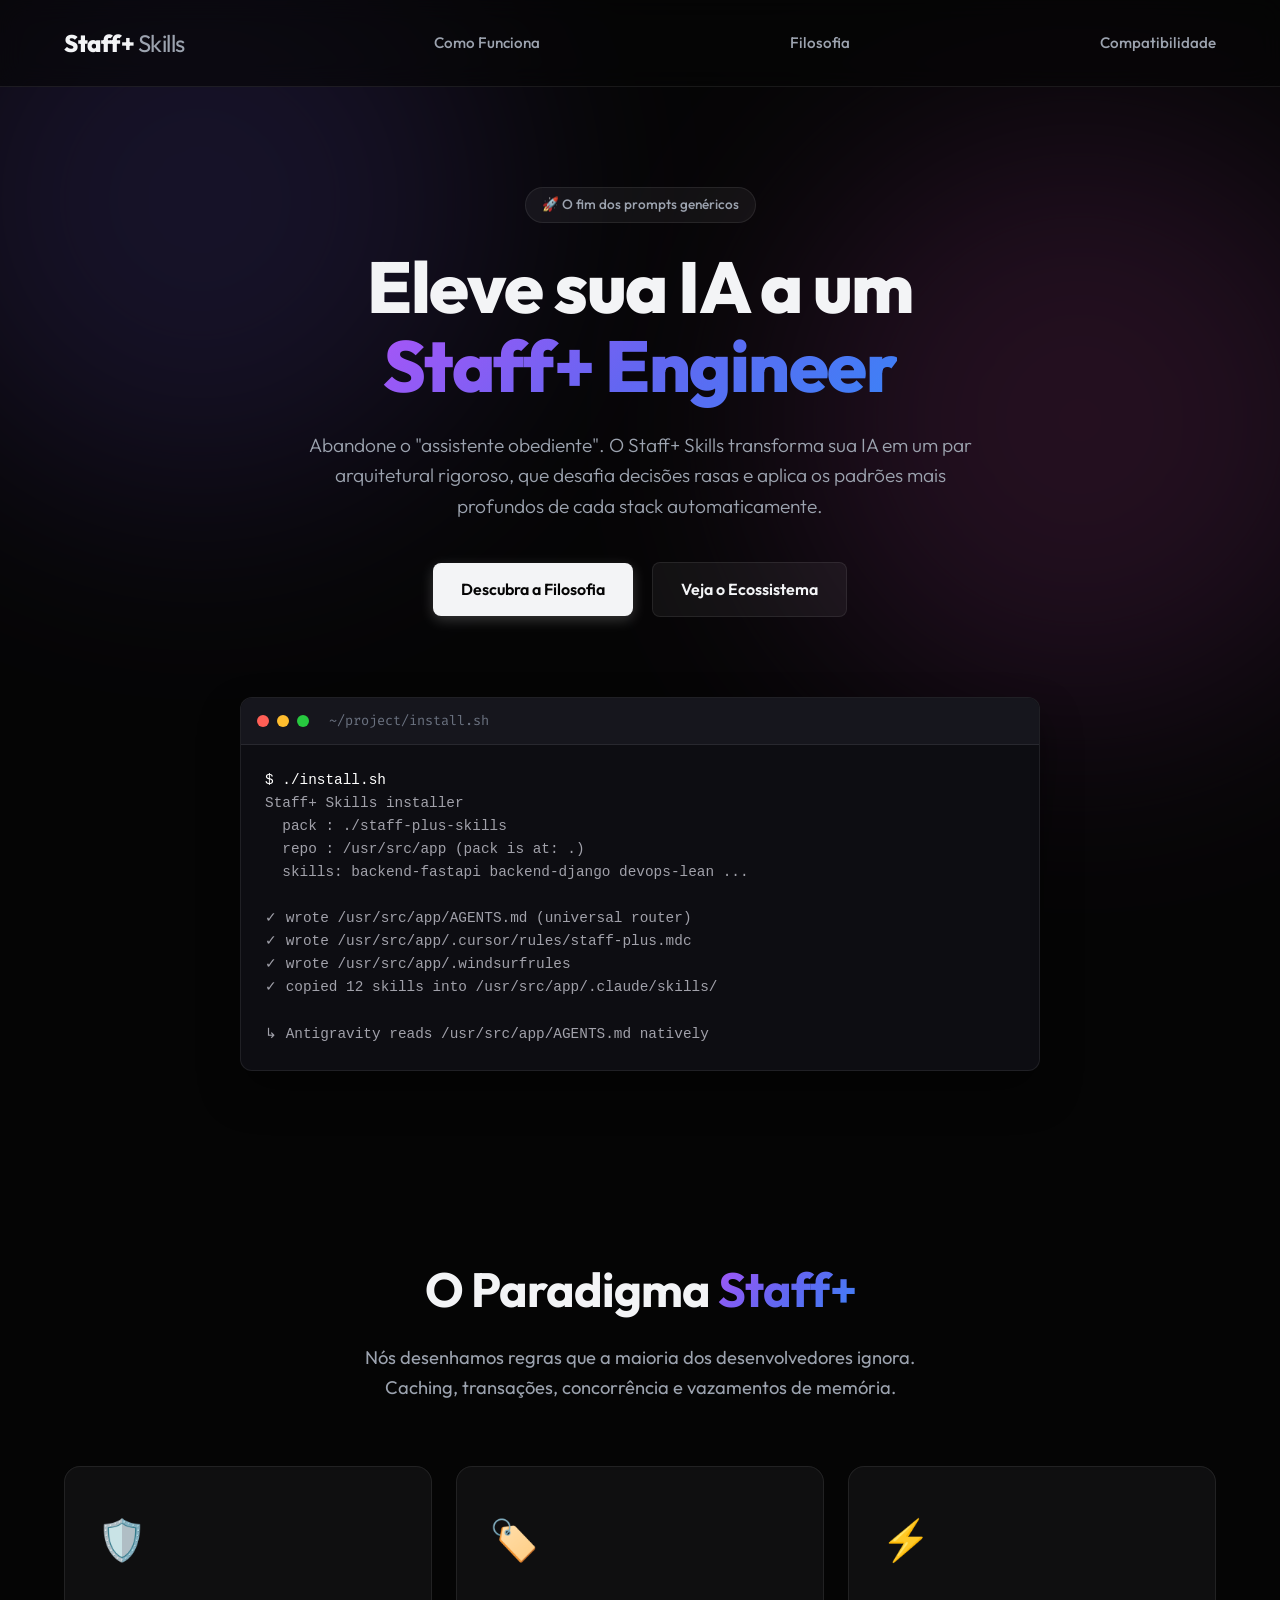
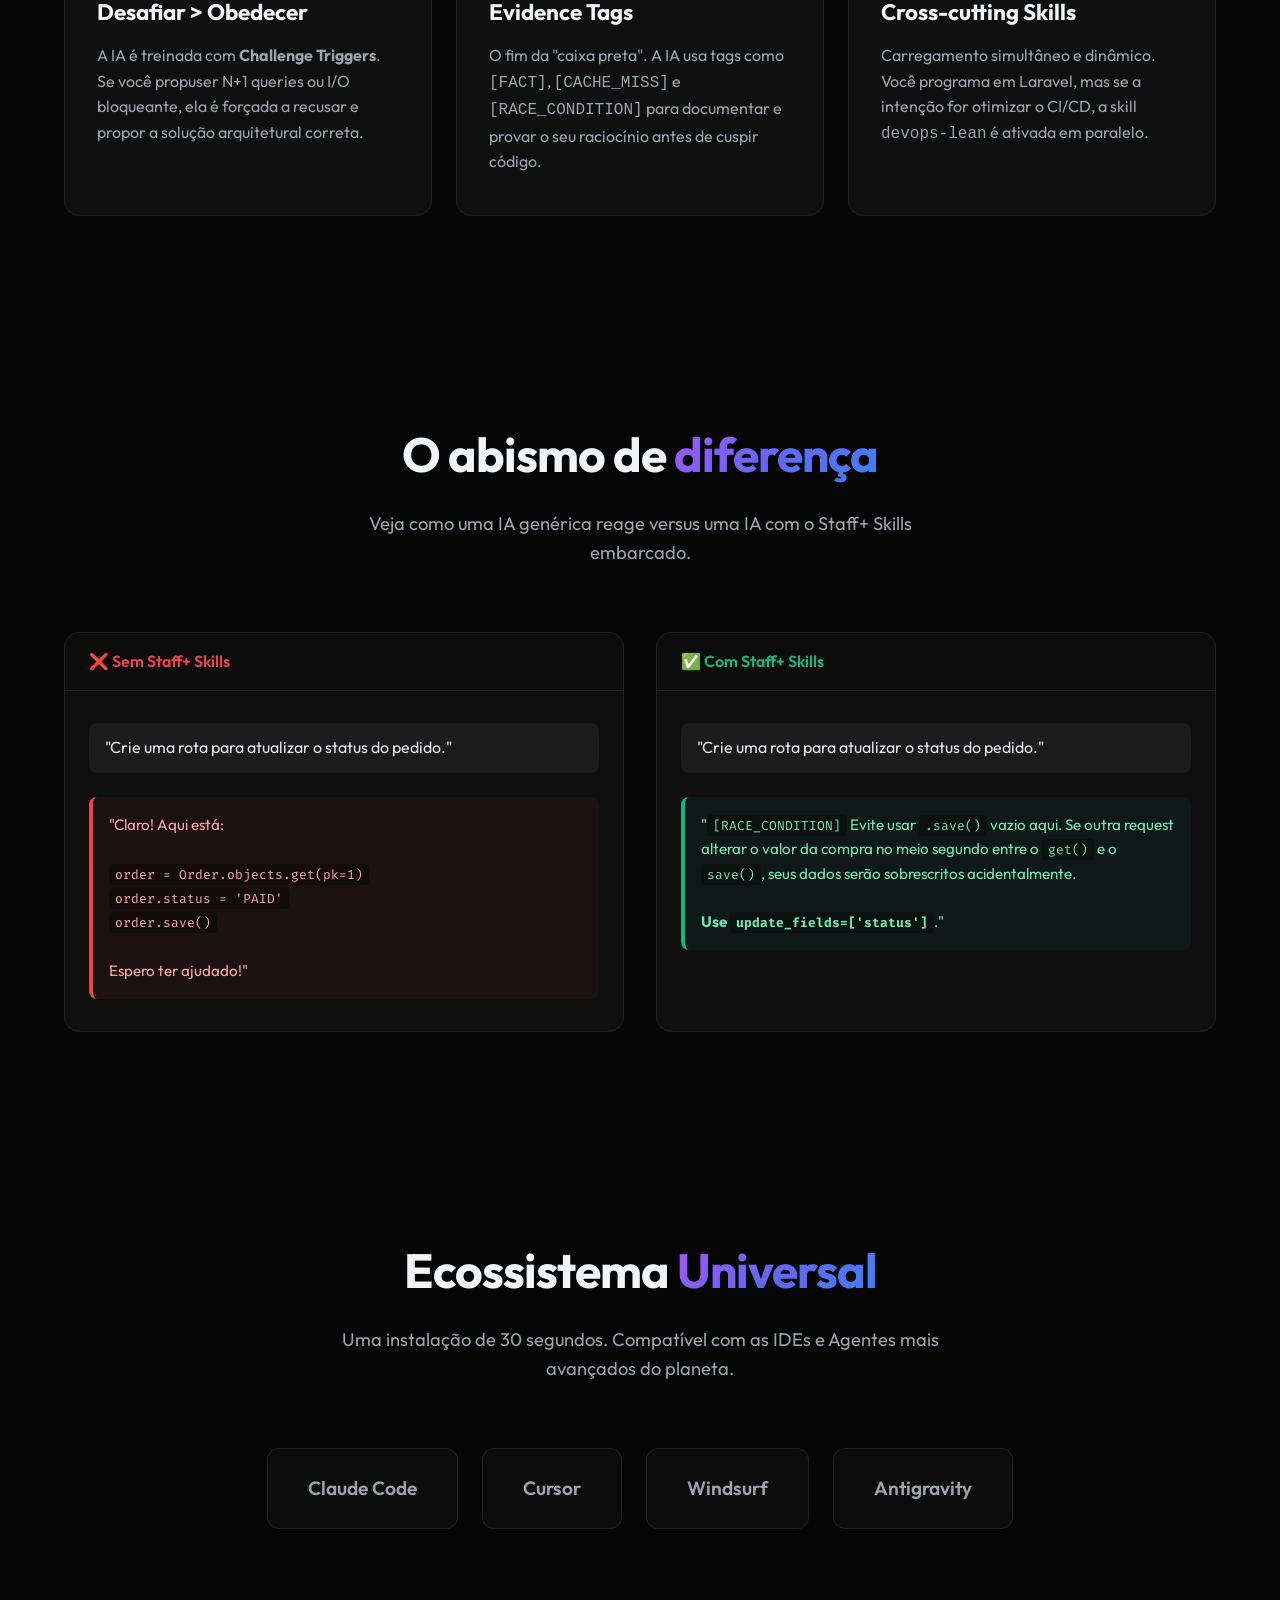
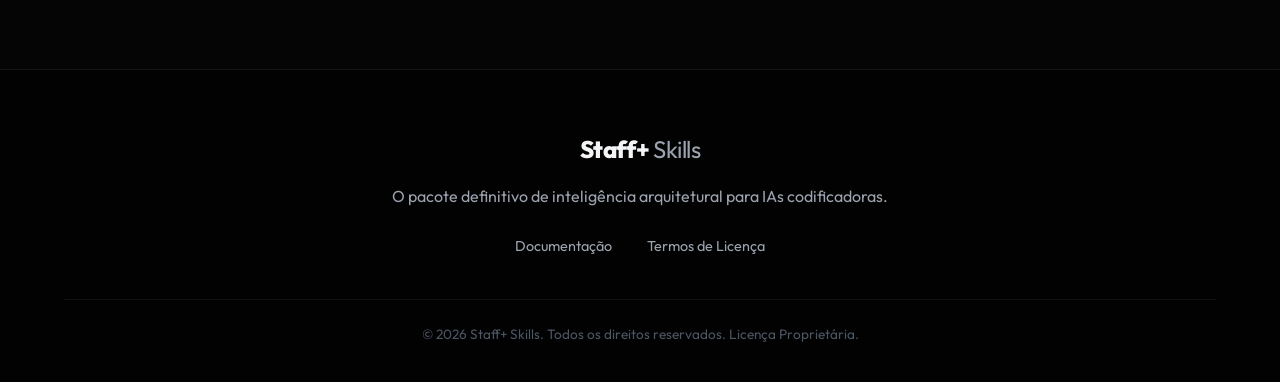
==== index.html @ 96337cb5 "Please provide the code changes or file diffs you would like me to summarize." ====
<!DOCTYPE html>
<html lang="pt-BR">
<head>
    <meta charset="UTF-8">
    <meta name="viewport" content="width=device-width, initial-scale=1.0">
    <title>Staff+ Skills | Eleve sua IA a um Engenheiro Sênior</title>
    <meta name="description" content="Transforme sua IA em um Revisor Arquitetural Incisivo. Detecção automática de stack, regras avançadas e posturas desafiadoras para Claude, Cursor, Windsurf e Antigravity.">
    <link rel="preconnect" href="https://fonts.googleapis.com">
    <link rel="preconnect" href="https://fonts.gstatic.com" crossorigin>
    <link href="https://fonts.googleapis.com/css2?family=Outfit:wght@300;400;500;700;800&family=Fira+Code:wght@400;500&display=swap" rel="stylesheet">
    <link rel="stylesheet" href="style.css">
</head>
<body>
    <div class="glow-bg glow-1"></div>
    <div class="glow-bg glow-2"></div>
    
    <nav class="navbar">
        <div class="container nav-content">
            <div class="logo">Staff+ <span>Skills</span></div>
            <a href="#how-it-works" class="nav-link">Como Funciona</a>
            <a href="#features" class="nav-link">Filosofia</a>
            <a href="#supported" class="nav-link">Compatibilidade</a>
        </div>
    </nav>

    <header class="hero">
        <div class="container">
            <div class="badge">🚀 O fim dos prompts genéricos</div>
            <h1 class="hero-title">Eleve sua IA a um<br><span class="text-gradient">Staff+ Engineer</span></h1>
            <p class="hero-subtitle">Abandone o "assistente obediente". O Staff+ Skills transforma sua IA em um par arquitetural rigoroso, que desafia decisões rasas e aplica os padrões mais profundos de cada stack automaticamente.</p>
            <div class="hero-actions">
                <a href="#features" class="btn btn-primary">Descubra a Filosofia</a>
                <a href="#how-it-works" class="btn btn-secondary">Veja o Ecossistema</a>
            </div>
            
            <div class="hero-terminal">
                <div class="terminal-header">
                    <span class="dot red"></span>
                    <span class="dot yellow"></span>
                    <span class="dot green"></span>
                    <span class="terminal-title">~/project/install.sh</span>
                </div>
                <div class="terminal-body">
                    <pre><code><span class="command">$ ./install.sh</span>
<span class="output">Staff+ Skills installer
  pack : ./staff-plus-skills
  repo : /usr/src/app (pack is at: .)
  skills: backend-fastapi backend-django devops-lean ...

✓ wrote /usr/src/app/AGENTS.md (universal router)
✓ wrote /usr/src/app/.cursor/rules/staff-plus.mdc
✓ wrote /usr/src/app/.windsurfrules
✓ copied 12 skills into /usr/src/app/.claude/skills/

↳ Antigravity reads /usr/src/app/AGENTS.md natively</span></code></pre>
                </div>
            </div>
        </div>
    </header>

    <section id="features" class="features section">
        <div class="container">
            <div class="section-header">
                <h2>O Paradigma <span class="text-gradient">Staff+</span></h2>
                <p>Nós desenhamos regras que a maioria dos desenvolvedores ignora. Caching, transações, concorrência e vazamentos de memória.</p>
            </div>
            
            <div class="grid-3">
                <div class="feature-card reveal">
                    <div class="icon-box">🛡️</div>
                    <h3>Desafiar > Obedecer</h3>
                    <p>A IA é treinada com <strong>Challenge Triggers</strong>. Se você propuser N+1 queries ou I/O bloqueante, ela é forçada a recusar e propor a solução arquitetural correta.</p>
                </div>
                <div class="feature-card reveal" style="transition-delay: 100ms;">
                    <div class="icon-box">🏷️</div>
                    <h3>Evidence Tags</h3>
                    <p>O fim da "caixa preta". A IA usa tags como <code>[FACT]</code>, <code>[CACHE_MISS]</code> e <code>[RACE_CONDITION]</code> para documentar e provar o seu raciocínio antes de cuspir código.</p>
                </div>
                <div class="feature-card reveal" style="transition-delay: 200ms;">
                    <div class="icon-box">⚡</div>
                    <h3>Cross-cutting Skills</h3>
                    <p>Carregamento simultâneo e dinâmico. Você programa em Laravel, mas se a intenção for otimizar o CI/CD, a skill <code>devops-lean</code> é ativada em paralelo.</p>
                </div>
            </div>
        </div>
    </section>

    <section id="how-it-works" class="comparison section">
        <div class="container">
            <div class="section-header">
                <h2>O abismo de <span class="text-gradient">diferença</span></h2>
                <p>Veja como uma IA genérica reage versus uma IA com o Staff+ Skills embarcado.</p>
            </div>
            
            <div class="compare-grid">
                <div class="compare-card bad reveal">
                    <div class="compare-title">❌ Sem Staff+ Skills</div>
                    <div class="compare-content">
                        <p class="user-msg">"Crie uma rota para atualizar o status do pedido."</p>
                        <p class="ai-msg bad">"Claro! Aqui está: <br><br><code>order = Order.objects.get(pk=1)</code><br><code>order.status = 'PAID'</code><br><code>order.save()</code><br><br>Espero ter ajudado!"</p>
                    </div>
                </div>
                
                <div class="compare-card good reveal">
                    <div class="compare-title">✅ Com Staff+ Skills</div>
                    <div class="compare-content">
                        <p class="user-msg">"Crie uma rota para atualizar o status do pedido."</p>
                        <p class="ai-msg good">"<code>[RACE_CONDITION]</code> Evite usar <code>.save()</code> vazio aqui. Se outra request alterar o valor da compra no meio segundo entre o <code>get()</code> e o <code>save()</code>, seus dados serão sobrescritos acidentalmente. <br><br><strong>Use <code>update_fields=['status']</code></strong>."</p>
                    </div>
                </div>
            </div>
        </div>
    </section>

    <section id="supported" class="ecosystem section">
        <div class="container">
            <div class="section-header">
                <h2>Ecossistema <span class="text-gradient">Universal</span></h2>
                <p>Uma instalação de 30 segundos. Compatível com as IDEs e Agentes mais avançados do planeta.</p>
            </div>
            
            <div class="logos-grid reveal">
                <div class="logo-item">Claude Code</div>
                <div class="logo-item">Cursor</div>
                <div class="logo-item">Windsurf</div>
                <div class="logo-item">Antigravity</div>
            </div>
        </div>
    </section>

    <footer class="footer">
        <div class="container">
            <div class="footer-content">
                <div class="logo">Staff+ <span>Skills</span></div>
                <p>O pacote definitivo de inteligência arquitetural para IAs codificadoras.</p>
                <div class="footer-links">
                    <a href="#">Documentação</a>
                    <a href="#">Termos de Licença</a>
                </div>
            </div>
            <div class="copyright">
                © 2026 Staff+ Skills. Todos os direitos reservados. Licença Proprietária.
            </div>
        </div>
    </footer>

    <script src="script.js"></script>
</body>
</html>
---- style.css ----
:root {
    --bg-dark: #050505;
    --bg-card: rgba(20, 20, 22, 0.7);
    --bg-card-hover: rgba(30, 30, 35, 0.8);
    --border-color: rgba(255, 255, 255, 0.08);
    --border-highlight: rgba(255, 255, 255, 0.2);
    --text-main: #f3f4f6;
    --text-muted: #9ca3af;
    --accent-1: #6366f1; /* Indigo */
    --accent-2: #a855f7; /* Purple */
    --accent-3: #ec4899; /* Pink */
    
    --success: #10b981;
    --danger: #ef4444;
}

* {
    margin: 0;
    padding: 0;
    box-sizing: border-box;
}

body {
    font-family: 'Outfit', sans-serif;
    background-color: var(--bg-dark);
    color: var(--text-main);
    line-height: 1.6;
    overflow-x: hidden;
}

/* Background Glow Effects */
.glow-bg {
    position: absolute;
    width: 600px;
    height: 600px;
    border-radius: 50%;
    filter: blur(120px);
    z-index: -1;
    opacity: 0.15;
    animation: float 20s ease-in-out infinite alternate;
}

.glow-1 {
    background: radial-gradient(circle, var(--accent-1), var(--accent-2));
    top: -100px;
    left: -100px;
}

.glow-2 {
    background: radial-gradient(circle, var(--accent-3), var(--accent-2));
    bottom: 20%;
    right: -100px;
    animation-delay: -5s;
}

@keyframes float {
    0% { transform: translate(0, 0) scale(1); }
    100% { transform: translate(50px, 50px) scale(1.1); }
}

.container {
    max-width: 1200px;
    margin: 0 auto;
    padding: 0 24px;
}

/* Typography & Gradients */
.text-gradient {
    background: linear-gradient(135deg, #a855f7, #6366f1, #3b82f6);
    -webkit-background-clip: text;
    -webkit-text-fill-color: transparent;
    background-clip: text;
    color: transparent;
}

/* Navbar */
.navbar {
    padding: 24px 0;
    border-bottom: 1px solid var(--border-color);
    background: rgba(5, 5, 5, 0.6);
    backdrop-filter: blur(12px);
    position: sticky;
    top: 0;
    z-index: 100;
}

.nav-content {
    display: flex;
    justify-content: space-between;
    align-items: center;
}

.logo {
    font-size: 1.5rem;
    font-weight: 800;
    letter-spacing: -0.5px;
}

.logo span {
    color: var(--text-muted);
    font-weight: 400;
}

.nav-link {
    color: var(--text-muted);
    text-decoration: none;
    font-size: 0.95rem;
    font-weight: 500;
    transition: color 0.3s ease;
    margin-left: 32px;
}

.nav-link:hover {
    color: var(--text-main);
}

/* Hero Section */
.hero {
    padding: 100px 0 80px;
    text-align: center;
}

.badge {
    display: inline-block;
    padding: 6px 16px;
    border-radius: 100px;
    background: rgba(255, 255, 255, 0.05);
    border: 1px solid var(--border-color);
    font-size: 0.85rem;
    font-weight: 500;
    color: var(--text-muted);
    margin-bottom: 24px;
}

.hero-title {
    font-size: 4.5rem;
    font-weight: 800;
    line-height: 1.1;
    letter-spacing: -1.5px;
    margin-bottom: 24px;
}

.hero-subtitle {
    font-size: 1.2rem;
    color: var(--text-muted);
    max-width: 700px;
    margin: 0 auto 40px;
    font-weight: 300;
}

/* Buttons */
.btn {
    display: inline-block;
    padding: 14px 28px;
    border-radius: 8px;
    font-weight: 600;
    text-decoration: none;
    transition: all 0.3s ease;
    cursor: pointer;
}

.btn-primary {
    background: var(--text-main);
    color: var(--bg-dark);
    margin-right: 16px;
    box-shadow: 0 4px 14px 0 rgba(255, 255, 255, 0.2);
}

.btn-primary:hover {
    transform: translateY(-2px);
    box-shadow: 0 6px 20px rgba(255, 255, 255, 0.25);
}

.btn-secondary {
    background: rgba(255, 255, 255, 0.05);
    color: var(--text-main);
    border: 1px solid var(--border-color);
}

.btn-secondary:hover {
    background: rgba(255, 255, 255, 0.1);
    border-color: var(--border-highlight);
}

/* Terminal Window */
.hero-terminal {
    margin: 80px auto 0;
    max-width: 800px;
    background: #0d0d12;
    border: 1px solid var(--border-color);
    border-radius: 12px;
    box-shadow: 0 20px 40px rgba(0, 0, 0, 0.4);
    text-align: left;
    overflow: hidden;
}

.terminal-header {
    background: #16161d;
    padding: 12px 16px;
    border-bottom: 1px solid var(--border-color);
    display: flex;
    align-items: center;
}

.dot {
    width: 12px;
    height: 12px;
    border-radius: 50%;
    margin-right: 8px;
}

.dot.red { background: #ff5f56; }
.dot.yellow { background: #ffbd2e; }
.dot.green { background: #27c93f; }

.terminal-title {
    margin-left: 12px;
    color: #6b7280;
    font-size: 0.85rem;
    font-family: 'Fira Code', monospace;
}

.terminal-body {
    padding: 24px;
    font-family: 'Fira Code', monospace;
    font-size: 0.9rem;
    line-height: 1.6;
    overflow-x: auto;
}

.terminal-body .command {
    color: #fff;
    font-weight: 500;
}

.terminal-body .output {
    color: #a1a1aa;
}

/* Sections */
.section {
    padding: 100px 0;
}

.section-header {
    text-align: center;
    margin-bottom: 64px;
}

.section-header h2 {
    font-size: 3rem;
    font-weight: 700;
    letter-spacing: -1px;
    margin-bottom: 16px;
}

.section-header p {
    color: var(--text-muted);
    font-size: 1.15rem;
    max-width: 600px;
    margin: 0 auto;
}

/* Features Grid */
.grid-3 {
    display: grid;
    grid-template-columns: repeat(3, 1fr);
    gap: 24px;
}

.feature-card {
    background: var(--bg-card);
    border: 1px solid var(--border-color);
    border-radius: 16px;
    padding: 40px 32px;
    backdrop-filter: blur(10px);
    transition: all 0.4s ease;
}

.feature-card:hover {
    background: var(--bg-card-hover);
    border-color: var(--border-highlight);
    transform: translateY(-5px);
}

.icon-box {
    font-size: 2.5rem;
    margin-bottom: 24px;
}

.feature-card h3 {
    font-size: 1.4rem;
    margin-bottom: 12px;
}

.feature-card p {
    color: var(--text-muted);
    font-size: 1rem;
}

/* Comparison */
.compare-grid {
    display: grid;
    grid-template-columns: 1fr 1fr;
    gap: 32px;
}

.compare-card {
    background: var(--bg-card);
    border: 1px solid var(--border-color);
    border-radius: 16px;
    overflow: hidden;
}

.compare-title {
    padding: 16px 24px;
    font-weight: 600;
    border-bottom: 1px solid var(--border-color);
    background: rgba(0, 0, 0, 0.2);
}

.compare-card.bad .compare-title { color: var(--danger); }
.compare-card.good .compare-title { color: var(--success); }

.compare-content {
    padding: 32px 24px;
}

.user-msg {
    background: rgba(255, 255, 255, 0.05);
    padding: 12px 16px;
    border-radius: 8px;
    margin-bottom: 24px;
    color: #e5e7eb;
}

.ai-msg {
    padding: 16px;
    border-radius: 8px;
    font-size: 0.95rem;
    border-left: 4px solid;
}

.ai-msg code {
    font-family: 'Fira Code', monospace;
    background: rgba(0, 0, 0, 0.3);
    padding: 2px 6px;
    border-radius: 4px;
    font-size: 0.85em;
}

.ai-msg.bad {
    background: rgba(239, 68, 68, 0.05);
    border-left-color: var(--danger);
    color: #fca5a5;
}

.ai-msg.good {
    background: rgba(16, 185, 129, 0.05);
    border-left-color: var(--success);
    color: #6ee7b7;
}

/* Ecosystem */
.logos-grid {
    display: flex;
    justify-content: center;
    flex-wrap: wrap;
    gap: 24px;
}

.logo-item {
    background: rgba(255, 255, 255, 0.03);
    border: 1px solid var(--border-color);
    padding: 24px 40px;
    border-radius: 12px;
    font-size: 1.2rem;
    font-weight: 600;
    color: var(--text-muted);
    transition: all 0.3s ease;
}

.logo-item:hover {
    color: var(--text-main);
    border-color: var(--border-highlight);
    background: rgba(255, 255, 255, 0.08);
}

/* Footer */
.footer {
    border-top: 1px solid var(--border-color);
    padding: 60px 0 40px;
    background: #020202;
    margin-top: 40px;
}

.footer-content {
    display: flex;
    flex-direction: column;
    align-items: center;
    text-align: center;
    margin-bottom: 40px;
}

.footer-content p {
    color: var(--text-muted);
    margin: 16px 0 24px;
}

.footer-links a {
    color: var(--text-muted);
    text-decoration: none;
    margin: 0 16px;
    font-size: 0.9rem;
}

.footer-links a:hover {
    color: var(--text-main);
}

.copyright {
    text-align: center;
    color: #4b5563;
    font-size: 0.85rem;
    border-top: 1px solid rgba(255, 255, 255, 0.05);
    padding-top: 24px;
}

/* Animations */
.reveal {
    opacity: 0;
    transform: translateY(30px);
    transition: all 0.8s cubic-bezier(0.5, 0, 0, 1);
}

.reveal.active {
    opacity: 1;
    transform: translateY(0);
}

/* Responsive */
@media (max-width: 900px) {
    .hero-title { font-size: 3.5rem; }
    .grid-3 { grid-template-columns: 1fr; }
    .compare-grid { grid-template-columns: 1fr; }
}

@media (max-width: 600px) {
    .hero-title { font-size: 2.8rem; }
    .nav-link { display: none; }
}
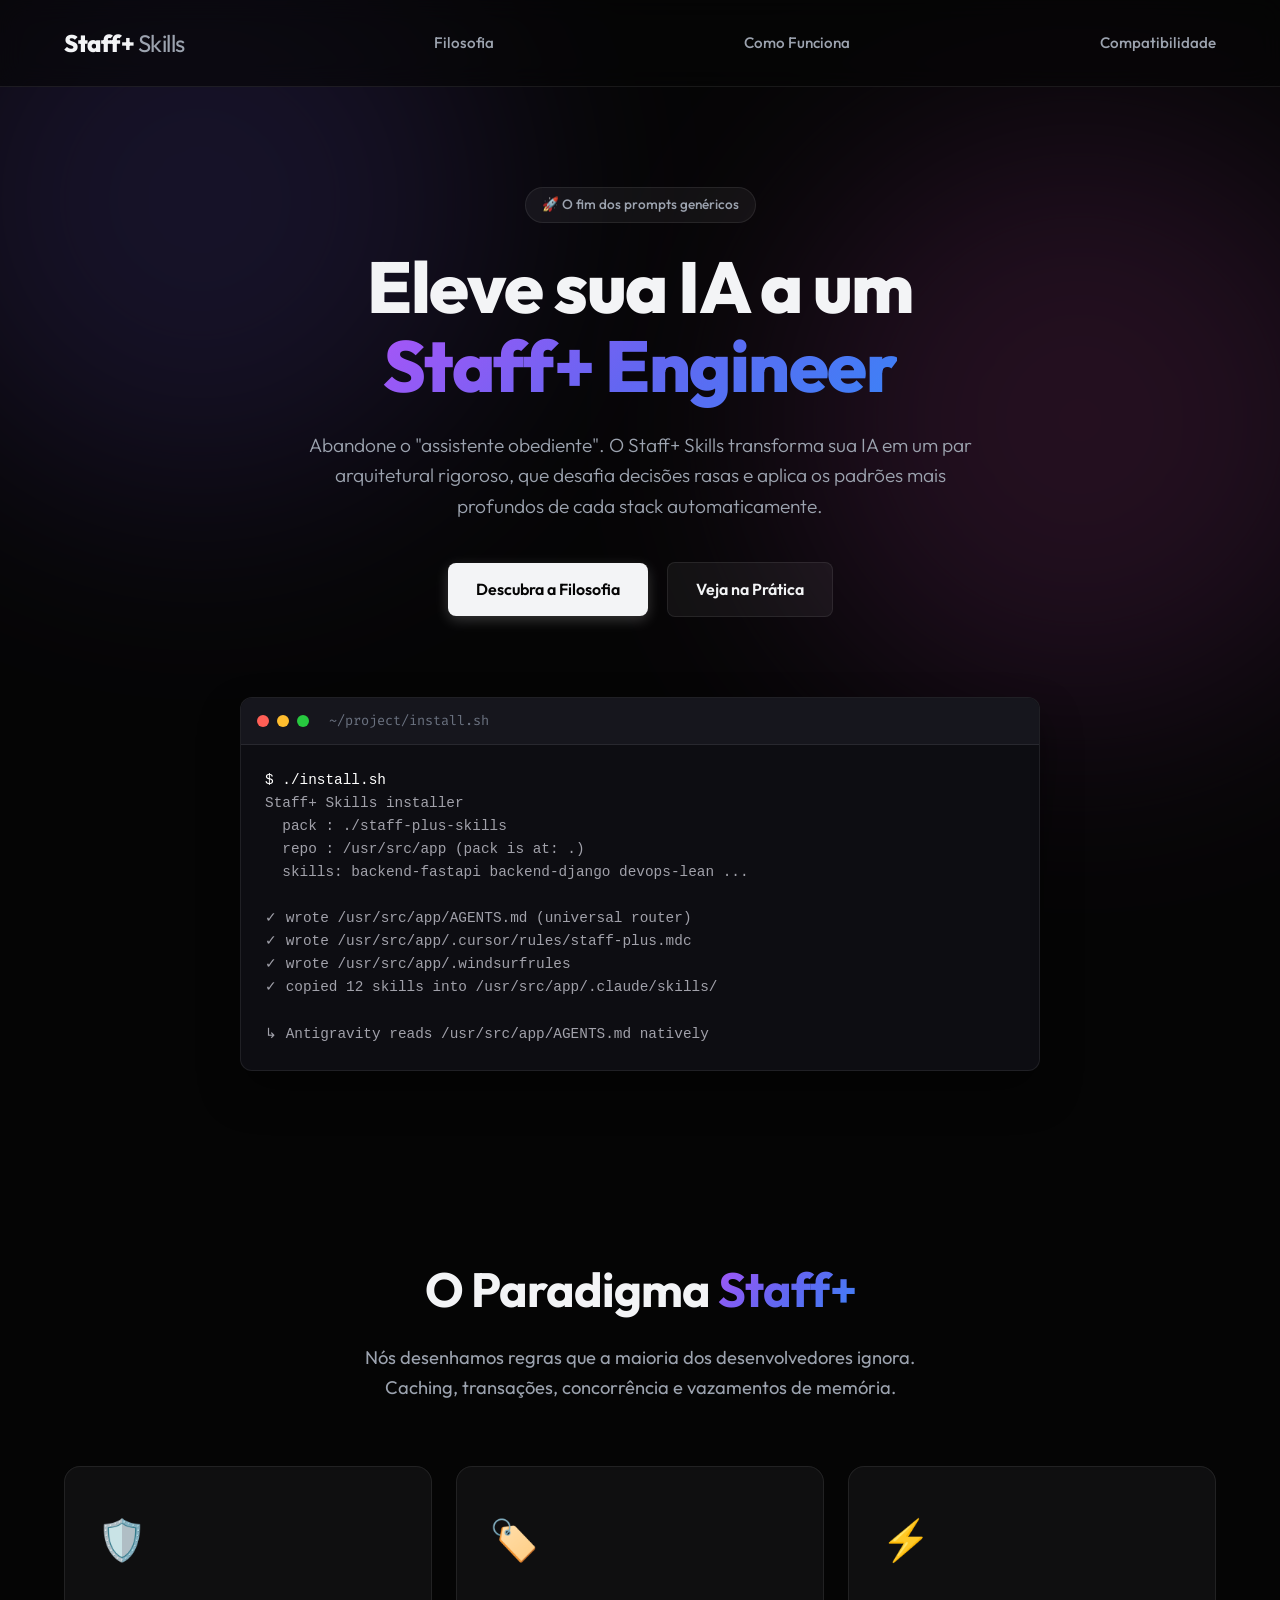
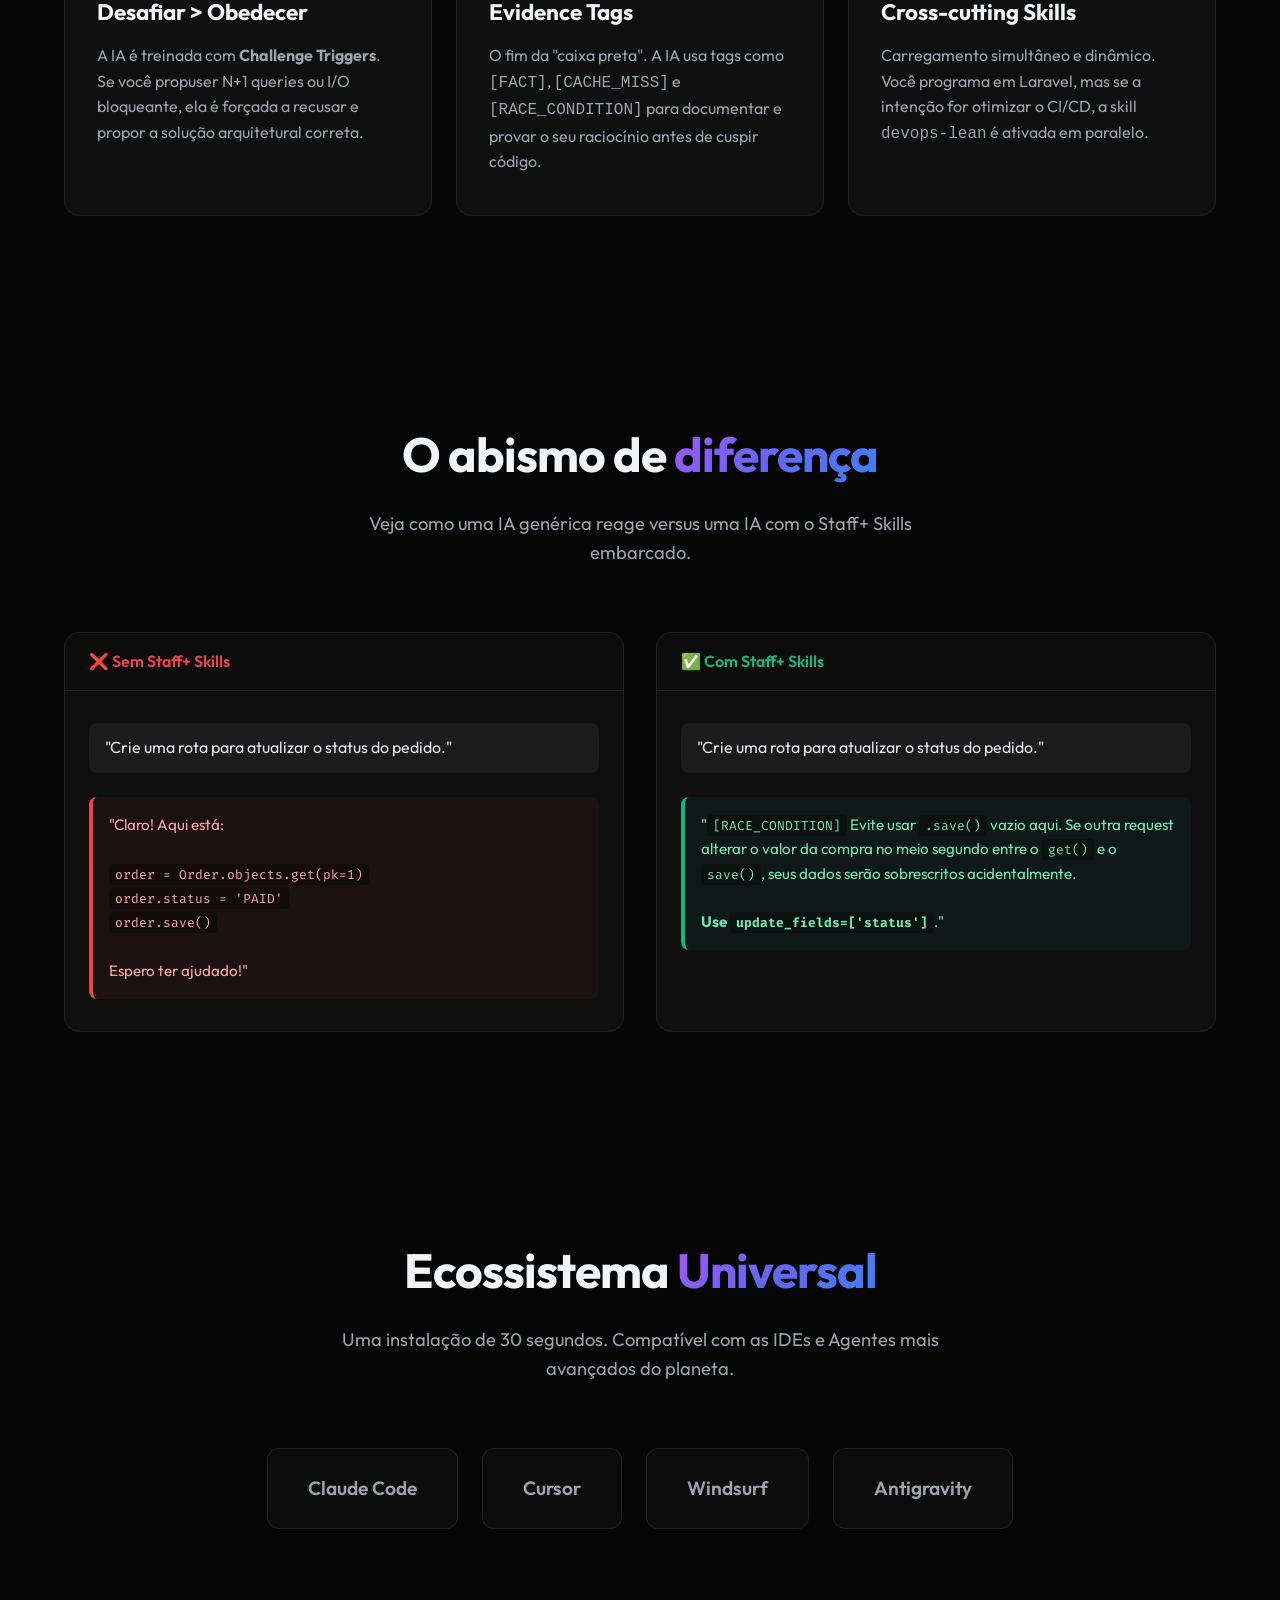
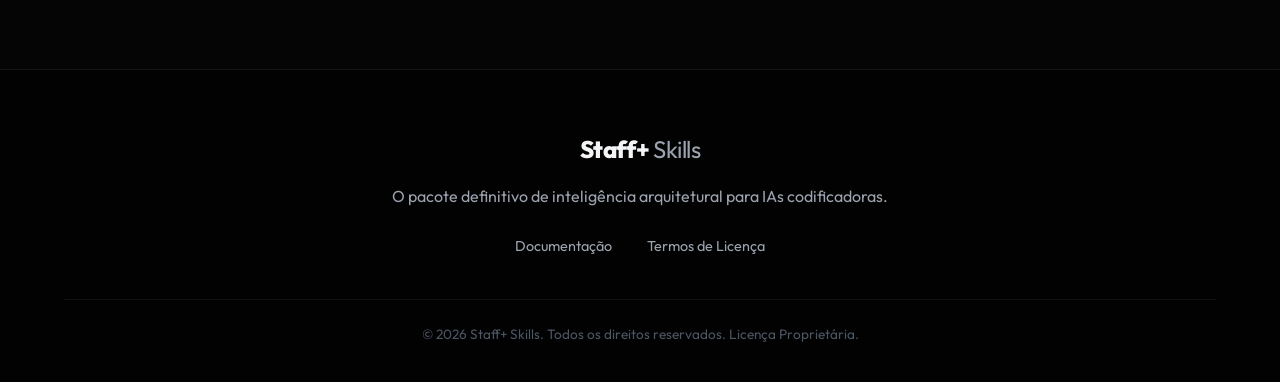
==== commit e59e9b56: "refactor: reorder navigation links and update hero call-to-action text" ====
--- a/index.html
+++ b/index.html
@@ -17,8 +17,8 @@
     <nav class="navbar">
         <div class="container nav-content">
             <div class="logo">Staff+ <span>Skills</span></div>
+            <a href="#features" class="nav-link">Filosofia</a>
             <a href="#how-it-works" class="nav-link">Como Funciona</a>
-            <a href="#features" class="nav-link">Filosofia</a>
             <a href="#supported" class="nav-link">Compatibilidade</a>
         </div>
     </nav>
@@ -30,7 +30,7 @@
             <p class="hero-subtitle">Abandone o "assistente obediente". O Staff+ Skills transforma sua IA em um par arquitetural rigoroso, que desafia decisões rasas e aplica os padrões mais profundos de cada stack automaticamente.</p>
             <div class="hero-actions">
                 <a href="#features" class="btn btn-primary">Descubra a Filosofia</a>
-                <a href="#how-it-works" class="btn btn-secondary">Veja o Ecossistema</a>
+                <a href="#how-it-works" class="btn btn-secondary">Veja na Prática</a>
             </div>
             
             <div class="hero-terminal">
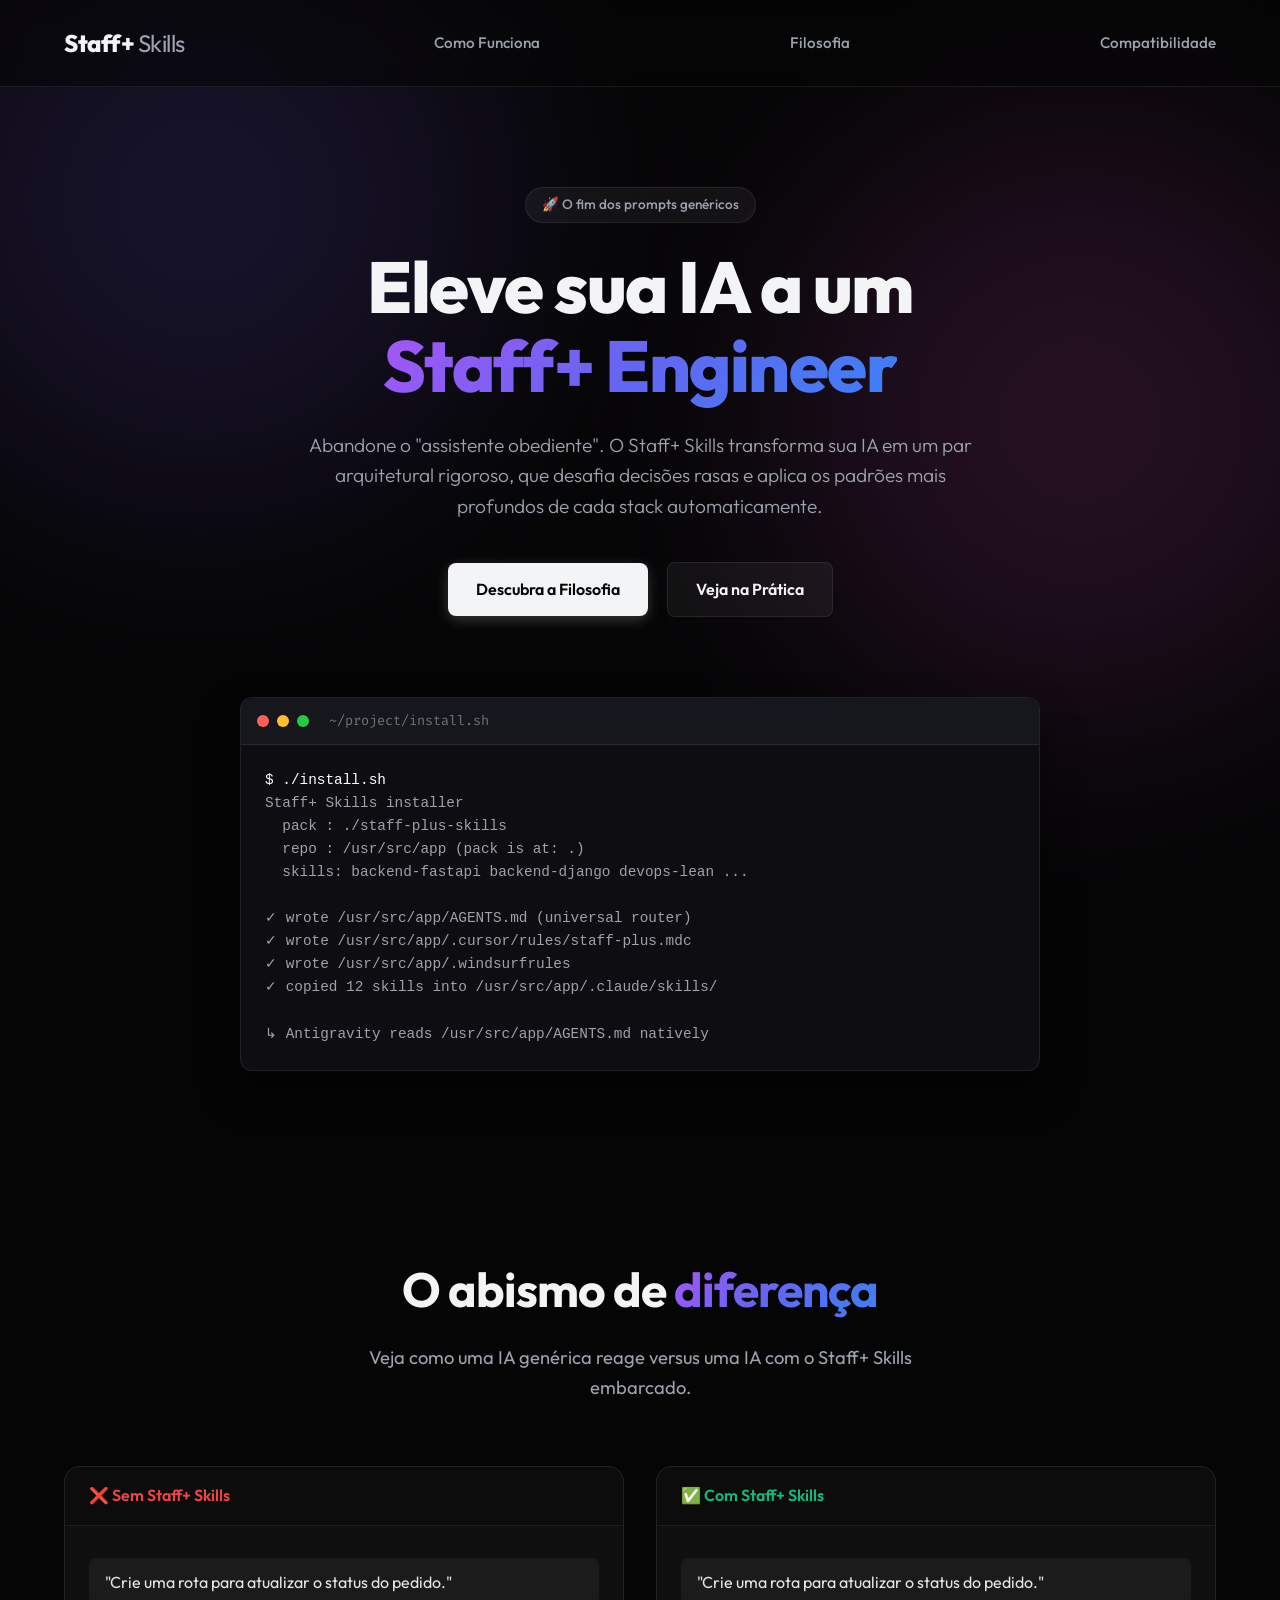
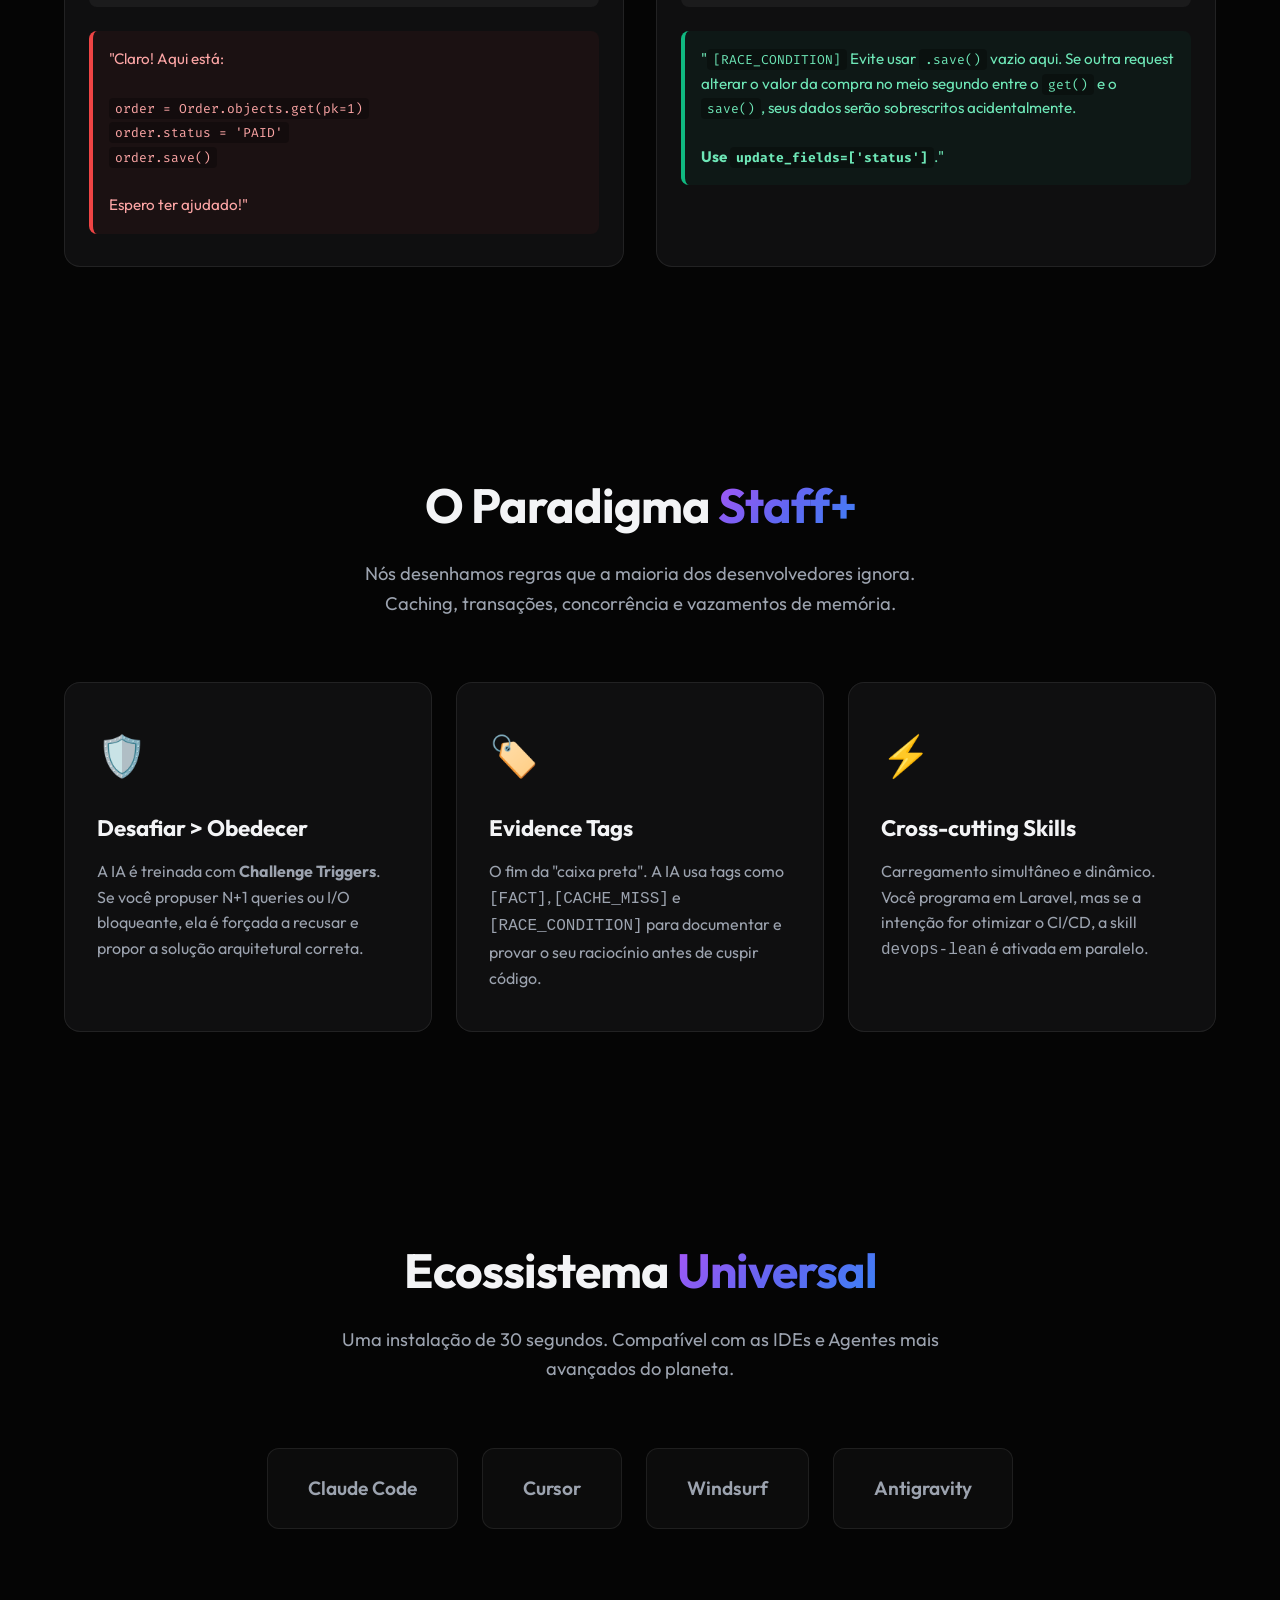
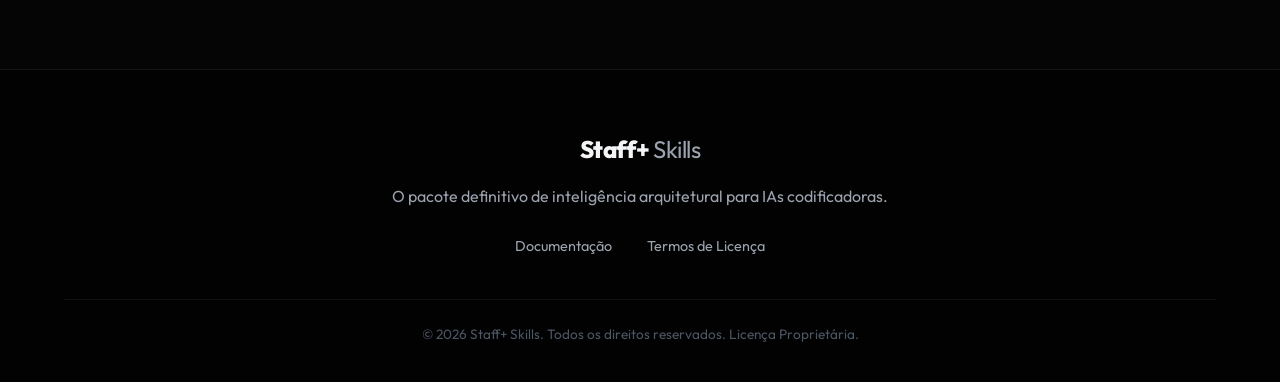
==== commit d4b7fec1: "refactor: reorder navigation links and move how-it-works section above features section" ====
--- a/index.html
+++ b/index.html
@@ -17,8 +17,8 @@
     <nav class="navbar">
         <div class="container nav-content">
             <div class="logo">Staff+ <span>Skills</span></div>
+            <a href="#how-it-works" class="nav-link">Como Funciona</a>
             <a href="#features" class="nav-link">Filosofia</a>
-            <a href="#how-it-works" class="nav-link">Como Funciona</a>
             <a href="#supported" class="nav-link">Compatibilidade</a>
         </div>
     </nav>
@@ -58,6 +58,33 @@
         </div>
     </header>
 
+    <section id="how-it-works" class="comparison section">
+        <div class="container">
+            <div class="section-header">
+                <h2>O abismo de <span class="text-gradient">diferença</span></h2>
+                <p>Veja como uma IA genérica reage versus uma IA com o Staff+ Skills embarcado.</p>
+            </div>
+            
+            <div class="compare-grid">
+                <div class="compare-card bad reveal">
+                    <div class="compare-title">❌ Sem Staff+ Skills</div>
+                    <div class="compare-content">
+                        <p class="user-msg">"Crie uma rota para atualizar o status do pedido."</p>
+                        <p class="ai-msg bad">"Claro! Aqui está: <br><br><code>order = Order.objects.get(pk=1)</code><br><code>order.status = 'PAID'</code><br><code>order.save()</code><br><br>Espero ter ajudado!"</p>
+                    </div>
+                </div>
+                
+                <div class="compare-card good reveal">
+                    <div class="compare-title">✅ Com Staff+ Skills</div>
+                    <div class="compare-content">
+                        <p class="user-msg">"Crie uma rota para atualizar o status do pedido."</p>
+                        <p class="ai-msg good">"<code>[RACE_CONDITION]</code> Evite usar <code>.save()</code> vazio aqui. Se outra request alterar o valor da compra no meio segundo entre o <code>get()</code> e o <code>save()</code>, seus dados serão sobrescritos acidentalmente. <br><br><strong>Use <code>update_fields=['status']</code></strong>."</p>
+                    </div>
+                </div>
+            </div>
+        </div>
+    </section>
+
     <section id="features" class="features section">
         <div class="container">
             <div class="section-header">
@@ -80,33 +107,6 @@
                     <div class="icon-box">⚡</div>
                     <h3>Cross-cutting Skills</h3>
                     <p>Carregamento simultâneo e dinâmico. Você programa em Laravel, mas se a intenção for otimizar o CI/CD, a skill <code>devops-lean</code> é ativada em paralelo.</p>
-                </div>
-            </div>
-        </div>
-    </section>
-
-    <section id="how-it-works" class="comparison section">
-        <div class="container">
-            <div class="section-header">
-                <h2>O abismo de <span class="text-gradient">diferença</span></h2>
-                <p>Veja como uma IA genérica reage versus uma IA com o Staff+ Skills embarcado.</p>
-            </div>
-            
-            <div class="compare-grid">
-                <div class="compare-card bad reveal">
-                    <div class="compare-title">❌ Sem Staff+ Skills</div>
-                    <div class="compare-content">
-                        <p class="user-msg">"Crie uma rota para atualizar o status do pedido."</p>
-                        <p class="ai-msg bad">"Claro! Aqui está: <br><br><code>order = Order.objects.get(pk=1)</code><br><code>order.status = 'PAID'</code><br><code>order.save()</code><br><br>Espero ter ajudado!"</p>
-                    </div>
-                </div>
-                
-                <div class="compare-card good reveal">
-                    <div class="compare-title">✅ Com Staff+ Skills</div>
-                    <div class="compare-content">
-                        <p class="user-msg">"Crie uma rota para atualizar o status do pedido."</p>
-                        <p class="ai-msg good">"<code>[RACE_CONDITION]</code> Evite usar <code>.save()</code> vazio aqui. Se outra request alterar o valor da compra no meio segundo entre o <code>get()</code> e o <code>save()</code>, seus dados serão sobrescritos acidentalmente. <br><br><strong>Use <code>update_fields=['status']</code></strong>."</p>
-                    </div>
                 </div>
             </div>
         </div>
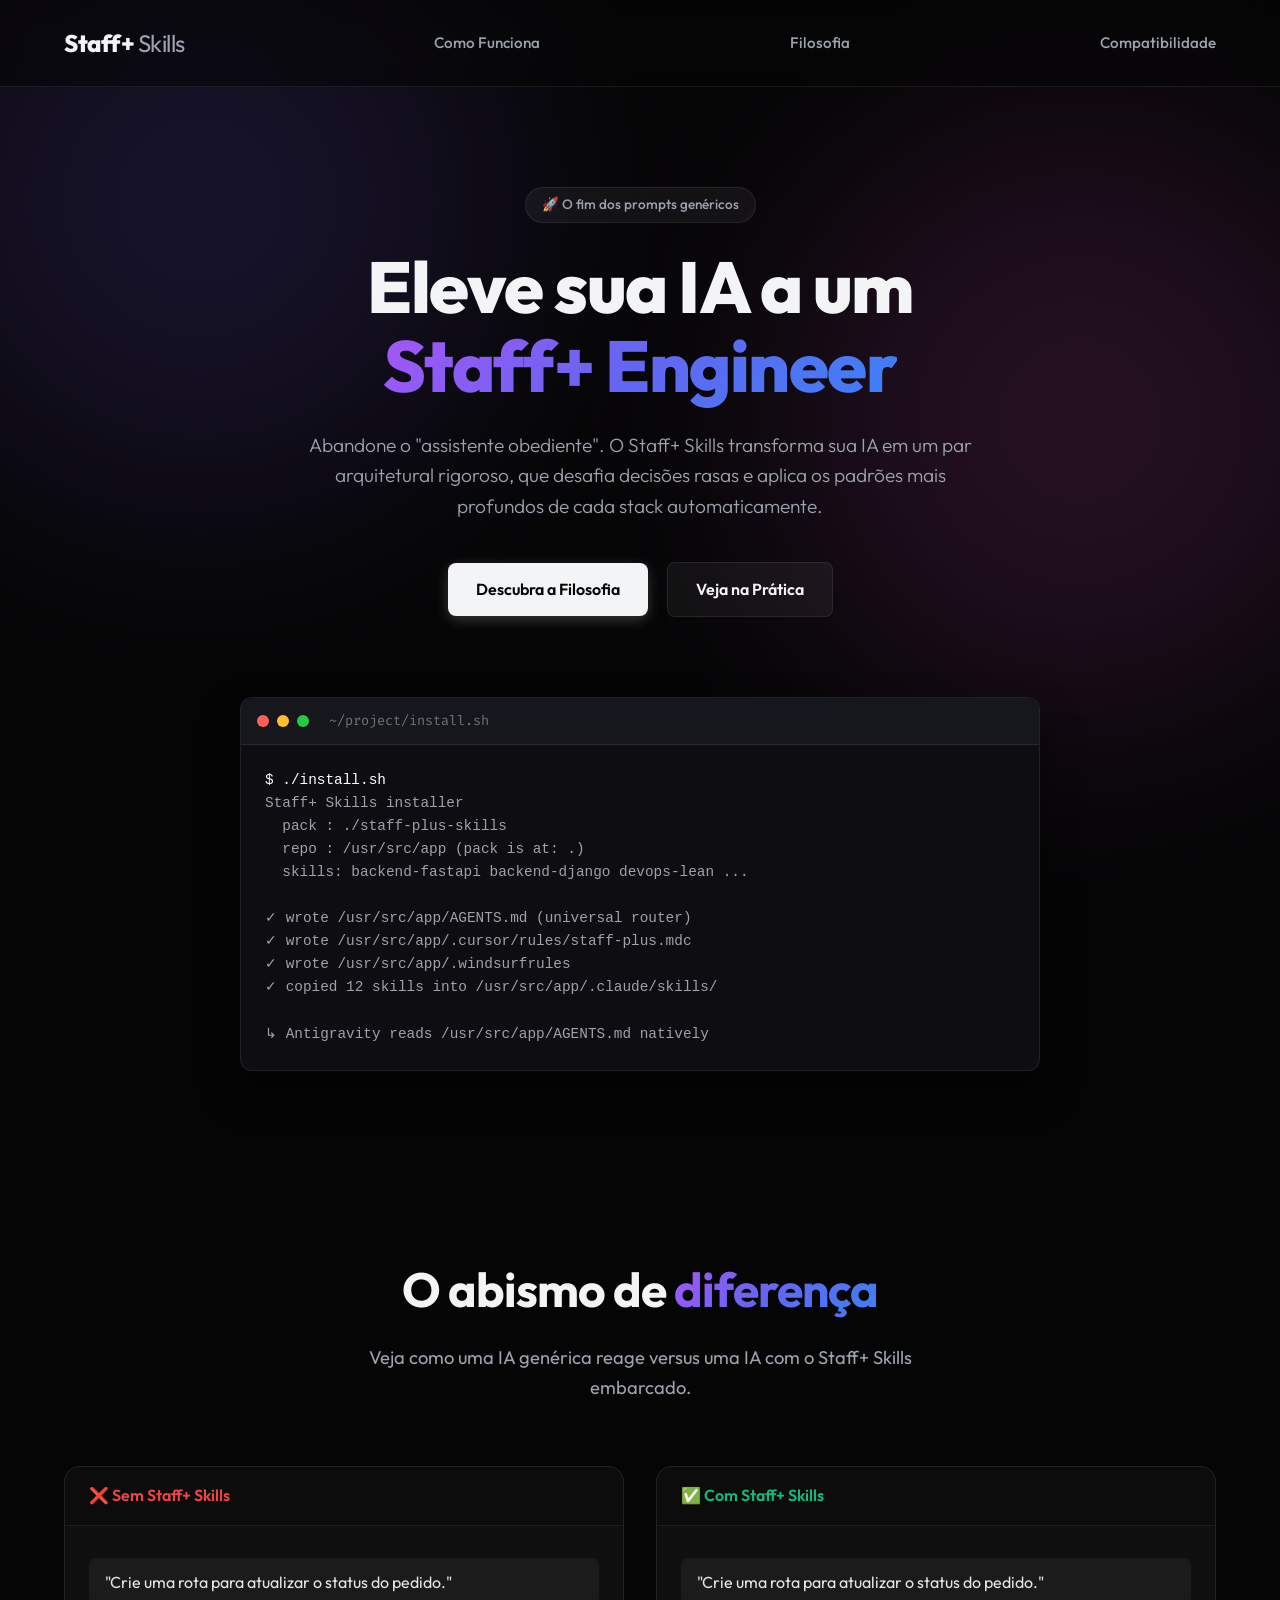
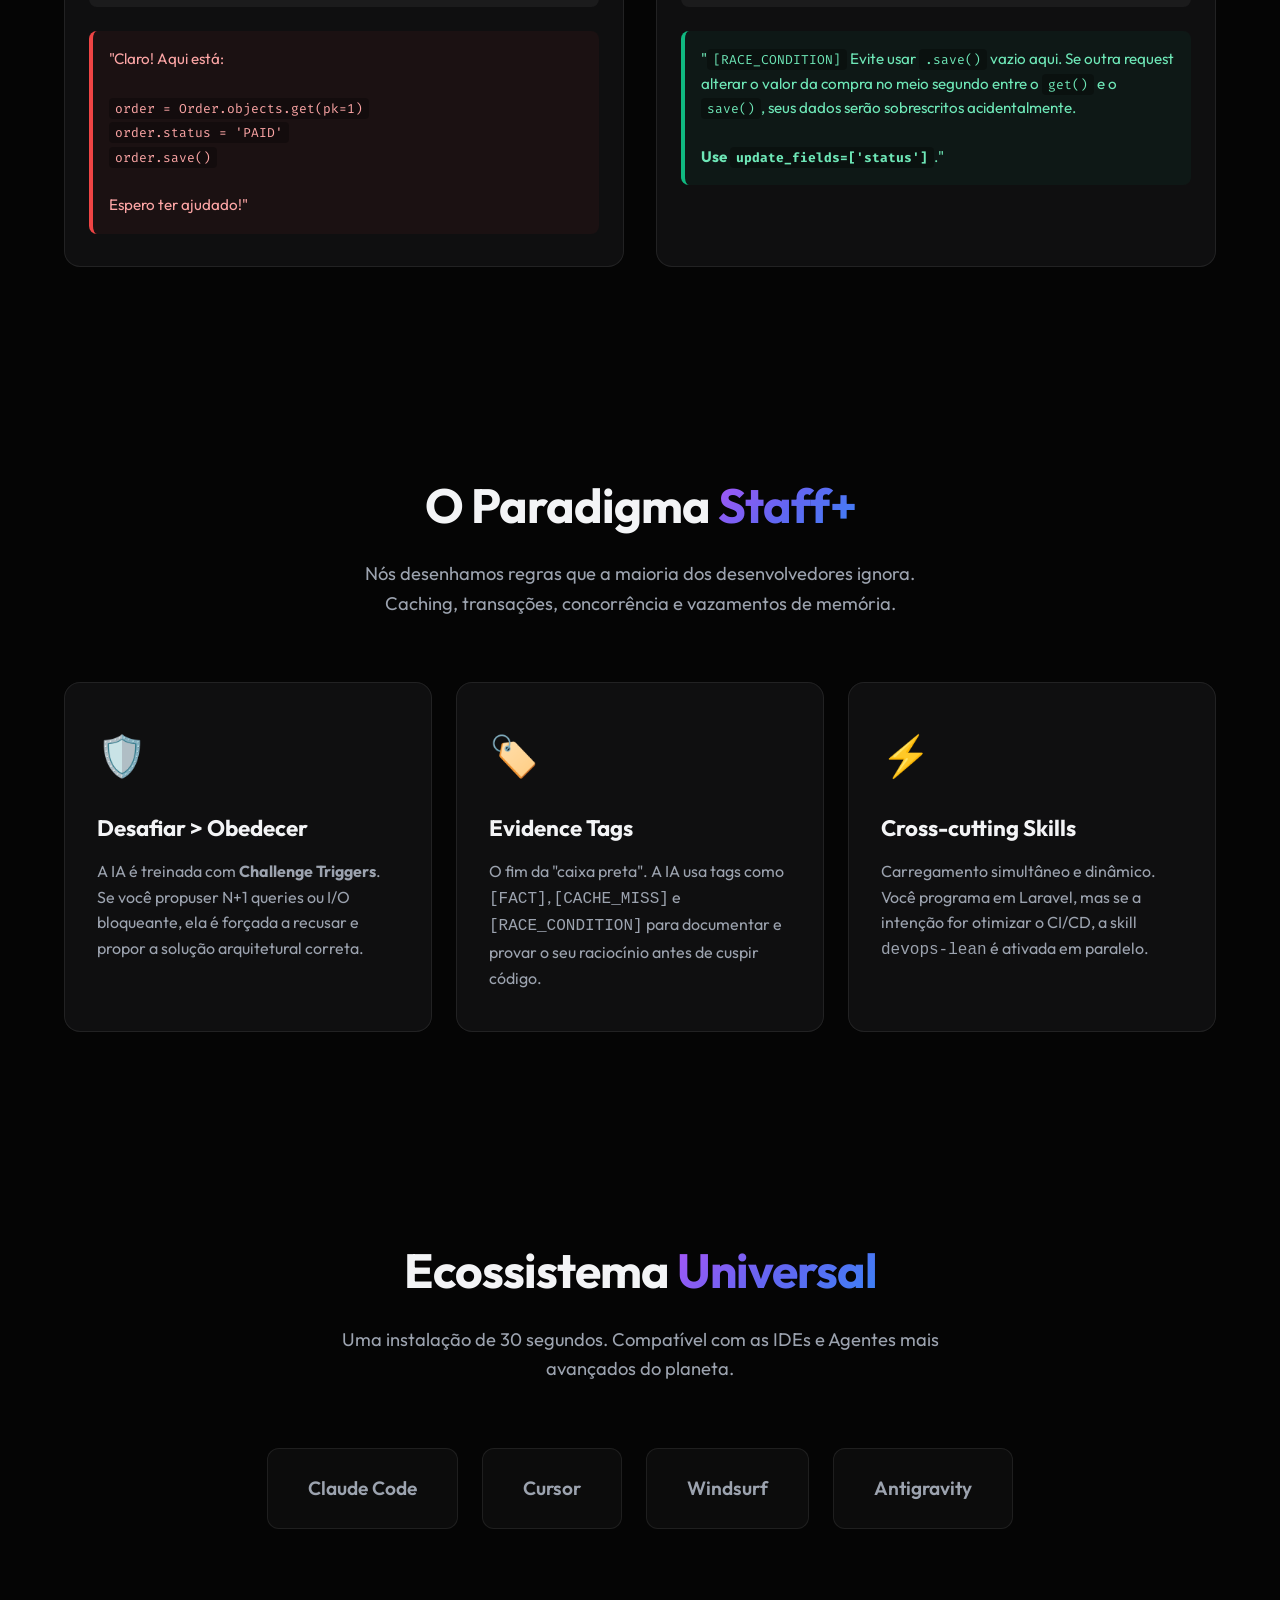
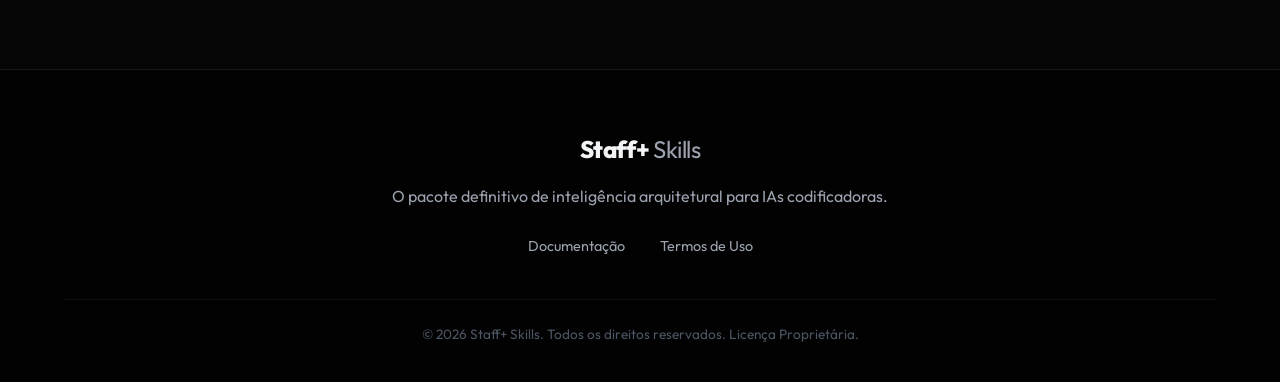
==== commit 0089cbcc: "feat: add documentation and terms pages with corresponding site-wide styling" ====
--- a/index.html
+++ b/index.html
@@ -134,8 +134,8 @@
                 <div class="logo">Staff+ <span>Skills</span></div>
                 <p>O pacote definitivo de inteligência arquitetural para IAs codificadoras.</p>
                 <div class="footer-links">
-                    <a href="#">Documentação</a>
-                    <a href="#">Termos de Licença</a>
+                    <a href="docs.html">Documentação</a>
+                    <a href="terms.html">Termos de Uso</a>
                 </div>
             </div>
             <div class="copyright">
--- a/style.css
+++ b/style.css
@@ -449,3 +449,65 @@
     .hero-title { font-size: 2.8rem; }
     .nav-link { display: none; }
 }
+
+/* Document Pages (Prose) */
+.page-header {
+    padding: 100px 0 60px;
+    text-align: center;
+    border-bottom: 1px solid var(--border-color);
+}
+.page-header h1 {
+    font-size: 3.5rem;
+    font-weight: 800;
+    letter-spacing: -1px;
+    margin-bottom: 16px;
+}
+.page-content {
+    max-width: 800px;
+    margin: 0 auto;
+    padding: 60px 24px;
+}
+.page-content h2 {
+    font-size: 2rem;
+    margin: 40px 0 20px;
+    color: #fff;
+    border-bottom: 1px solid rgba(255,255,255,0.1);
+    padding-bottom: 10px;
+}
+.page-content h3 {
+    font-size: 1.4rem;
+    margin: 30px 0 15px;
+    color: #e2e8f0;
+}
+.page-content p {
+    margin-bottom: 24px;
+    color: var(--text-muted);
+    font-size: 1.05rem;
+}
+.page-content ul, .page-content ol {
+    margin-bottom: 24px;
+    padding-left: 24px;
+    color: var(--text-muted);
+}
+.page-content li {
+    margin-bottom: 10px;
+}
+.page-content code {
+    font-family: 'Fira Code', monospace;
+    background: rgba(255,255,255,0.05);
+    padding: 2px 6px;
+    border-radius: 4px;
+    color: #e2e8f0;
+}
+.page-content pre {
+    background: #0d0d12;
+    padding: 20px;
+    border-radius: 8px;
+    border: 1px solid var(--border-color);
+    overflow-x: auto;
+    margin-bottom: 24px;
+}
+.page-content pre code {
+    background: none;
+    padding: 0;
+}
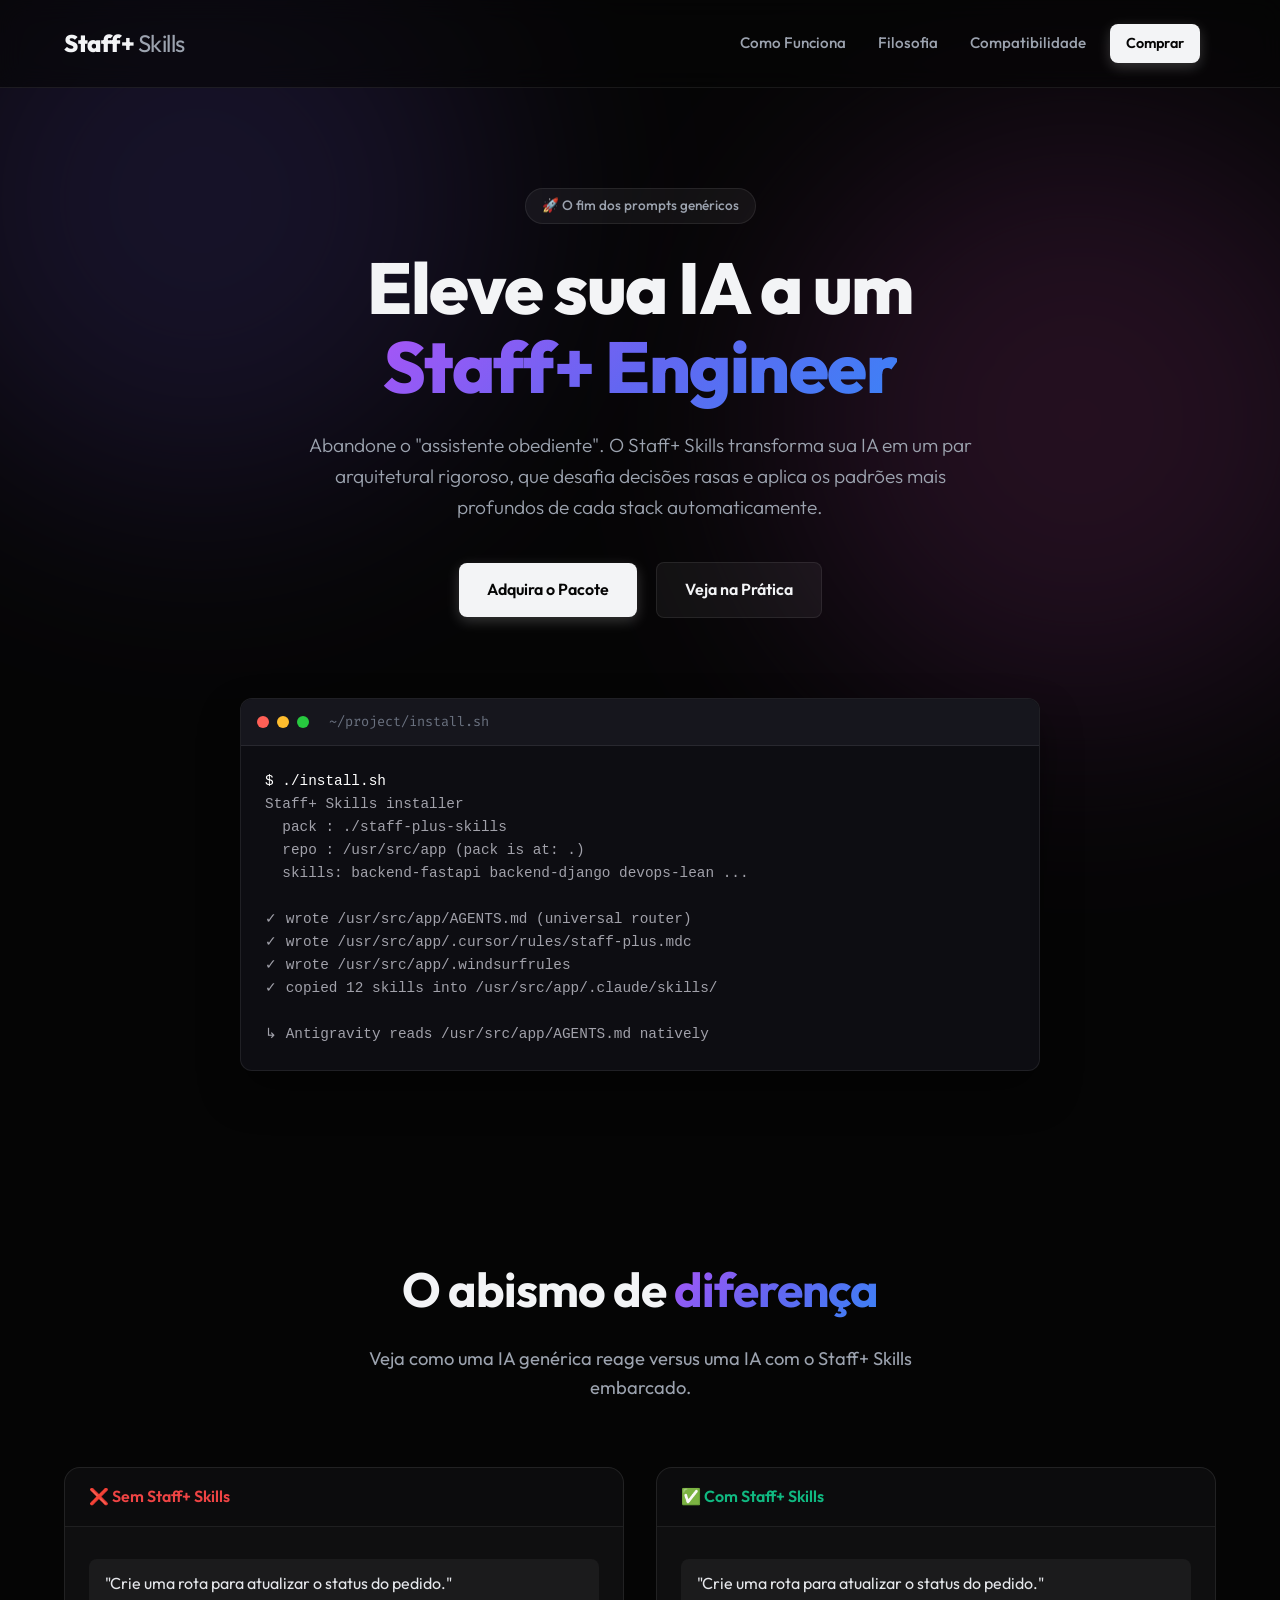
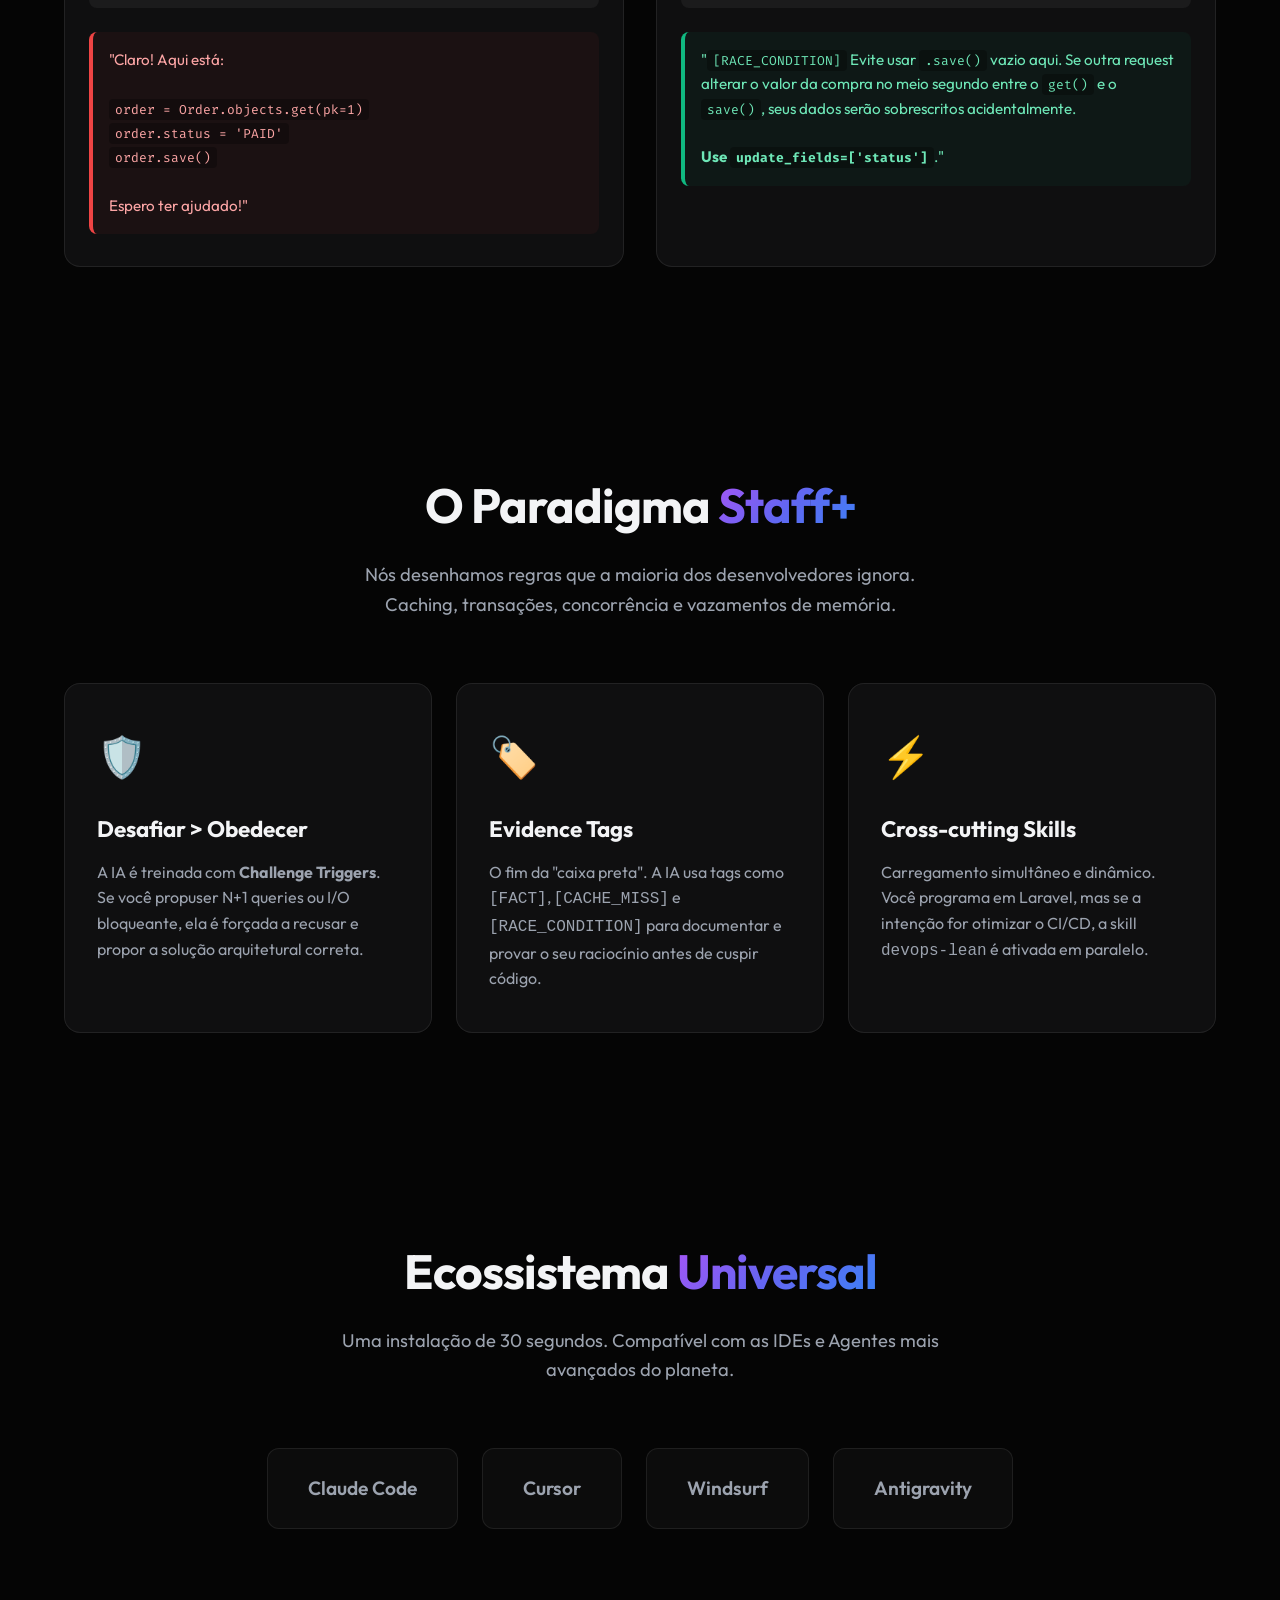
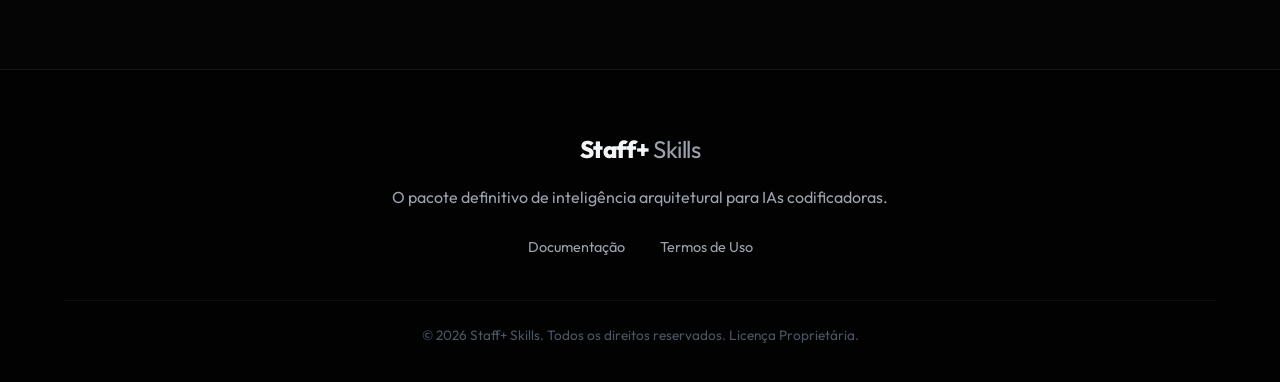
==== commit 00671fd3: "feat: add purchase CTA buttons to navigation and hero section across pages" ====
--- a/index.html
+++ b/index.html
@@ -17,9 +17,12 @@
     <nav class="navbar">
         <div class="container nav-content">
             <div class="logo">Staff+ <span>Skills</span></div>
-            <a href="#how-it-works" class="nav-link">Como Funciona</a>
-            <a href="#features" class="nav-link">Filosofia</a>
-            <a href="#supported" class="nav-link">Compatibilidade</a>
+            <div style="display: flex; align-items: center;">
+                <a href="#how-it-works" class="nav-link">Como Funciona</a>
+                <a href="#features" class="nav-link">Filosofia</a>
+                <a href="#supported" class="nav-link">Compatibilidade</a>
+                <a href="https://pay.kiwify.com.br/xvah4iB" target="_blank" class="btn btn-primary" style="padding: 8px 16px; margin-left: 24px; font-size: 0.9rem;">Comprar</a>
+            </div>
         </div>
     </nav>
 
@@ -29,7 +32,7 @@
             <h1 class="hero-title">Eleve sua IA a um<br><span class="text-gradient">Staff+ Engineer</span></h1>
             <p class="hero-subtitle">Abandone o "assistente obediente". O Staff+ Skills transforma sua IA em um par arquitetural rigoroso, que desafia decisões rasas e aplica os padrões mais profundos de cada stack automaticamente.</p>
             <div class="hero-actions">
-                <a href="#features" class="btn btn-primary">Descubra a Filosofia</a>
+                <a href="https://pay.kiwify.com.br/xvah4iB" target="_blank" class="btn btn-primary">Adquira o Pacote</a>
                 <a href="#how-it-works" class="btn btn-secondary">Veja na Prática</a>
             </div>
             
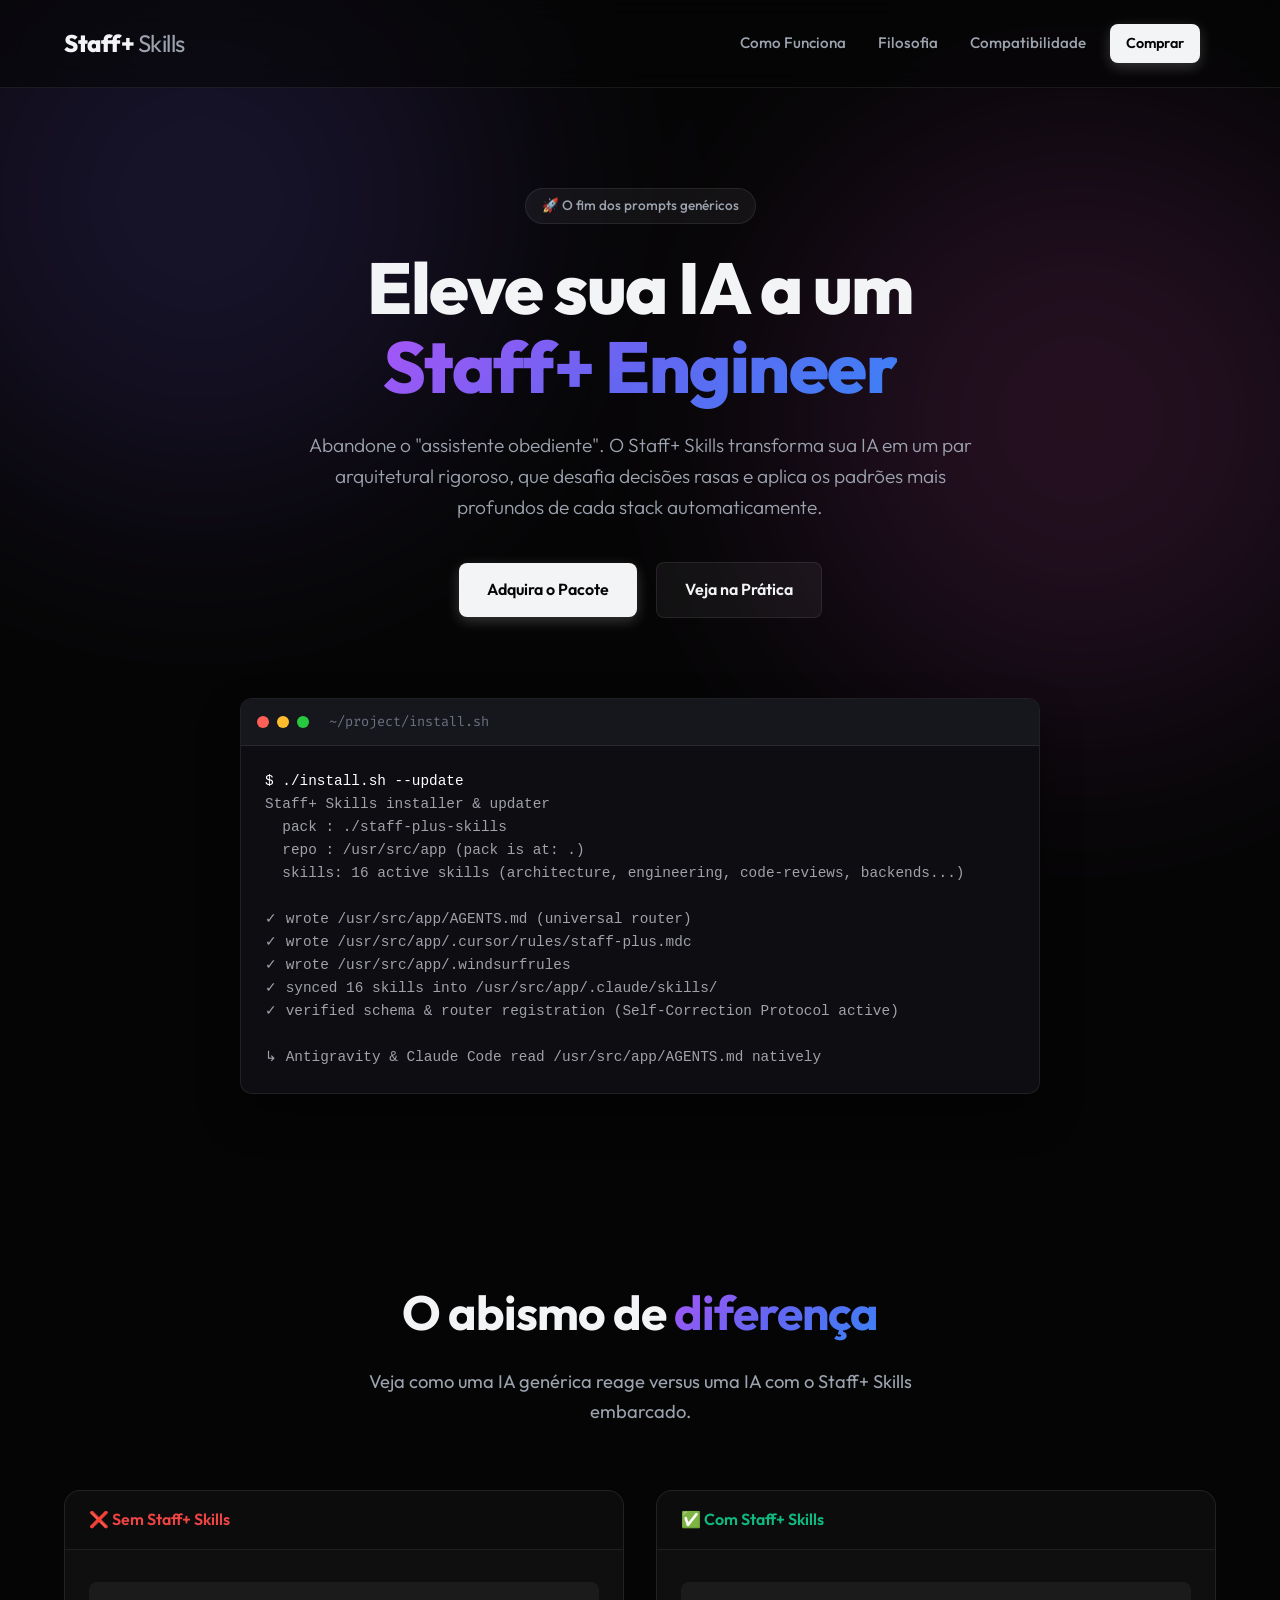
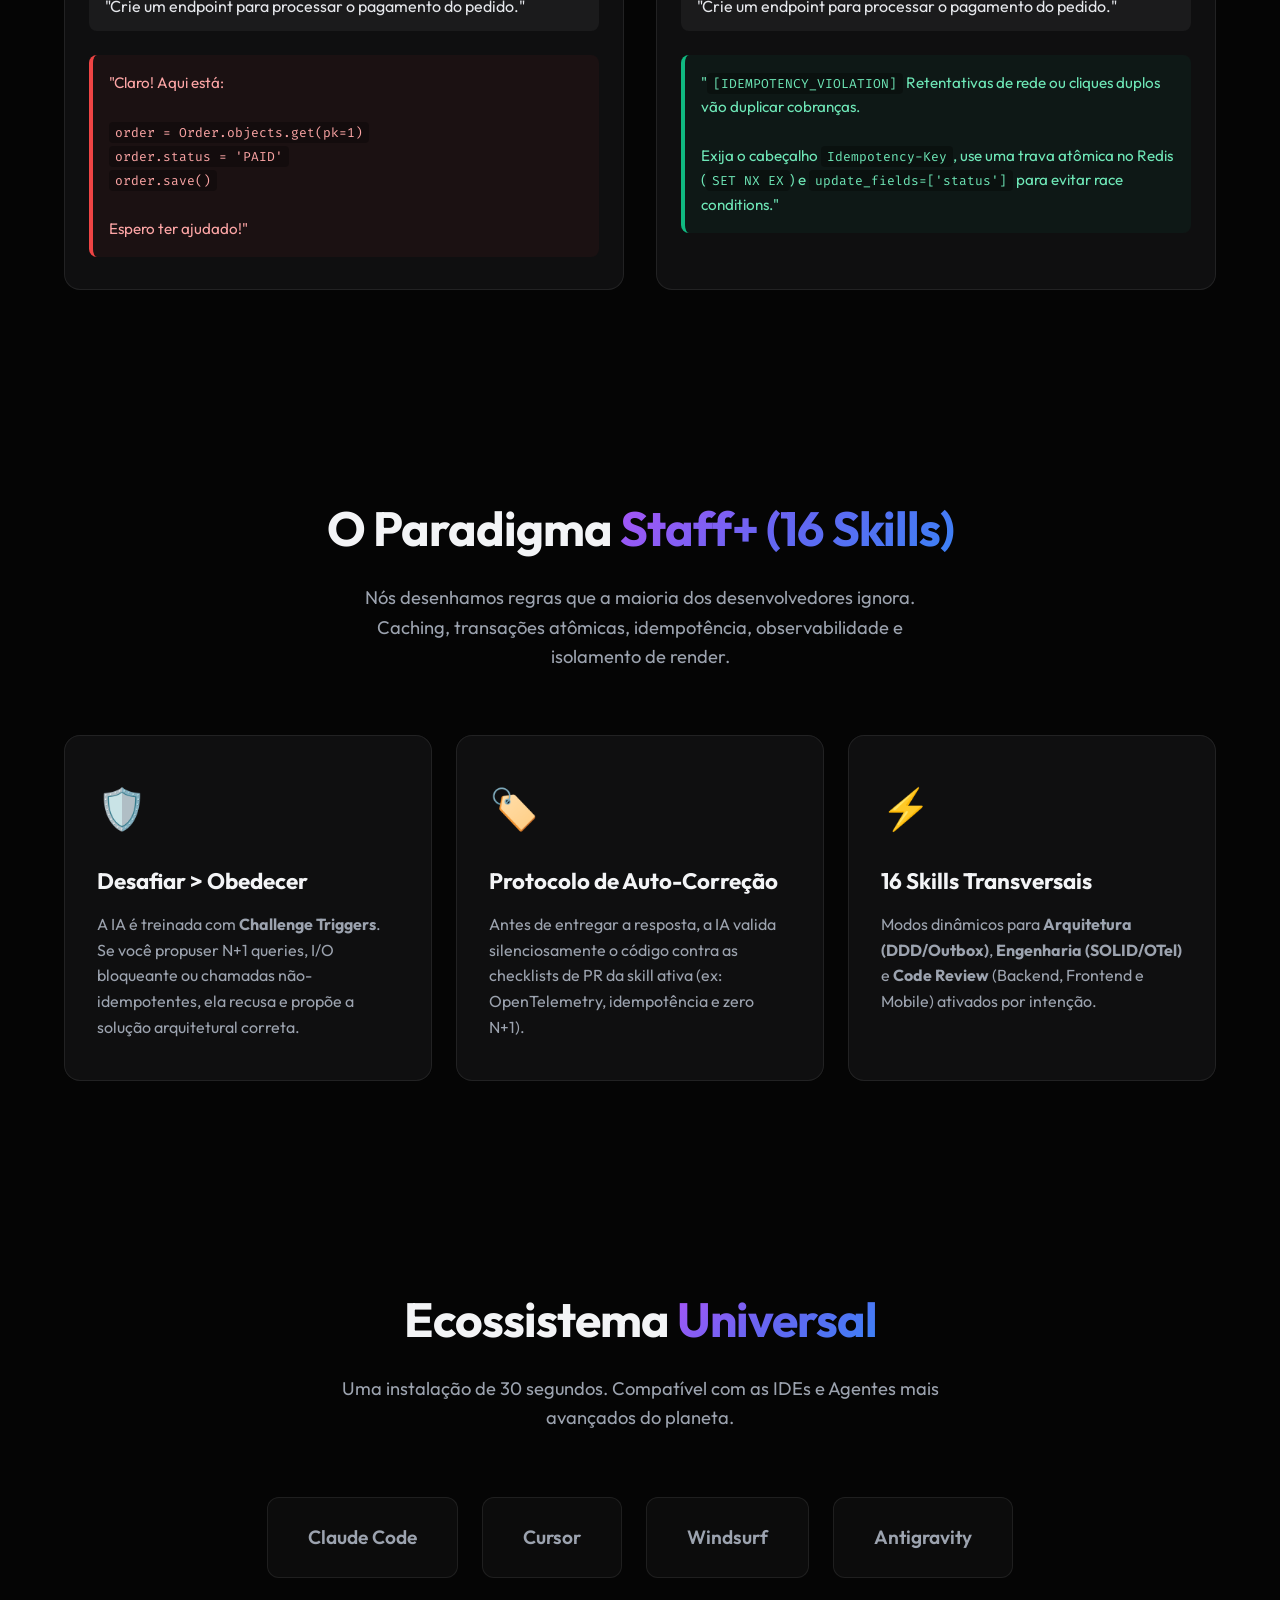
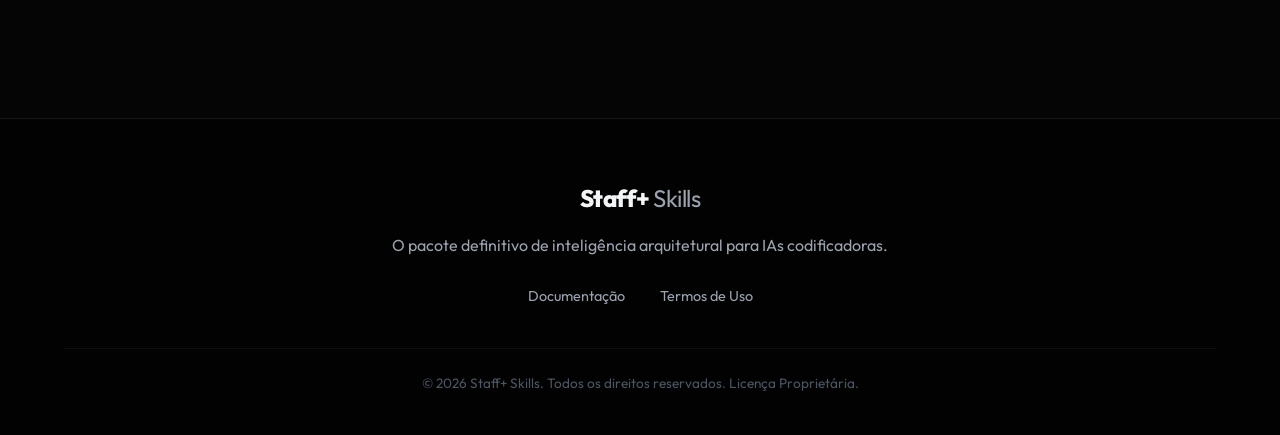
==== commit a2a1c2f9: "feat: update landing page, docs, and Kiwify copy for 16 skills, CLI tools, and Self-Correction proto" ====
--- a/index.html
+++ b/index.html
@@ -4,6 +4,7 @@
     <meta charset="UTF-8">
     <meta name="viewport" content="width=device-width, initial-scale=1.0">
     <title>Staff+ Skills | Eleve sua IA a um Engenheiro Sênior</title>
+    <link rel="icon" type="image/svg+xml" href="favicon.svg">
     <meta name="description" content="Transforme sua IA em um Revisor Arquitetural Incisivo. Detecção automática de stack, regras avançadas e posturas desafiadoras para Claude, Cursor, Windsurf e Antigravity.">
     <link rel="preconnect" href="https://fonts.googleapis.com">
     <link rel="preconnect" href="https://fonts.gstatic.com" crossorigin>
@@ -44,18 +45,19 @@
                     <span class="terminal-title">~/project/install.sh</span>
                 </div>
                 <div class="terminal-body">
-                    <pre><code><span class="command">$ ./install.sh</span>
-<span class="output">Staff+ Skills installer
+                    <pre><code><span class="command">$ ./install.sh --update</span>
+<span class="output">Staff+ Skills installer & updater
   pack : ./staff-plus-skills
   repo : /usr/src/app (pack is at: .)
-  skills: backend-fastapi backend-django devops-lean ...
+  skills: 16 active skills (architecture, engineering, code-reviews, backends...)
 
 ✓ wrote /usr/src/app/AGENTS.md (universal router)
 ✓ wrote /usr/src/app/.cursor/rules/staff-plus.mdc
 ✓ wrote /usr/src/app/.windsurfrules
-✓ copied 12 skills into /usr/src/app/.claude/skills/
+✓ synced 16 skills into /usr/src/app/.claude/skills/
+✓ verified schema & router registration (Self-Correction Protocol active)
 
-↳ Antigravity reads /usr/src/app/AGENTS.md natively</span></code></pre>
+↳ Antigravity & Claude Code read /usr/src/app/AGENTS.md natively</span></code></pre>
                 </div>
             </div>
         </div>
@@ -72,7 +74,7 @@
                 <div class="compare-card bad reveal">
                     <div class="compare-title">❌ Sem Staff+ Skills</div>
                     <div class="compare-content">
-                        <p class="user-msg">"Crie uma rota para atualizar o status do pedido."</p>
+                        <p class="user-msg">"Crie um endpoint para processar o pagamento do pedido."</p>
                         <p class="ai-msg bad">"Claro! Aqui está: <br><br><code>order = Order.objects.get(pk=1)</code><br><code>order.status = 'PAID'</code><br><code>order.save()</code><br><br>Espero ter ajudado!"</p>
                     </div>
                 </div>
@@ -80,8 +82,8 @@
                 <div class="compare-card good reveal">
                     <div class="compare-title">✅ Com Staff+ Skills</div>
                     <div class="compare-content">
-                        <p class="user-msg">"Crie uma rota para atualizar o status do pedido."</p>
-                        <p class="ai-msg good">"<code>[RACE_CONDITION]</code> Evite usar <code>.save()</code> vazio aqui. Se outra request alterar o valor da compra no meio segundo entre o <code>get()</code> e o <code>save()</code>, seus dados serão sobrescritos acidentalmente. <br><br><strong>Use <code>update_fields=['status']</code></strong>."</p>
+                        <p class="user-msg">"Crie um endpoint para processar o pagamento do pedido."</p>
+                        <p class="ai-msg good">"<code>[IDEMPOTENCY_VIOLATION]</code> Retentativas de rede ou cliques duplos vão duplicar cobranças. <br><br>Exija o cabeçalho <code>Idempotency-Key</code>, use uma trava atômica no Redis (<code>SET NX EX</code>) e <code>update_fields=['status']</code> para evitar race conditions."</p>
                     </div>
                 </div>
             </div>
@@ -91,25 +93,25 @@
     <section id="features" class="features section">
         <div class="container">
             <div class="section-header">
-                <h2>O Paradigma <span class="text-gradient">Staff+</span></h2>
-                <p>Nós desenhamos regras que a maioria dos desenvolvedores ignora. Caching, transações, concorrência e vazamentos de memória.</p>
+                <h2>O Paradigma <span class="text-gradient">Staff+ (16 Skills)</span></h2>
+                <p>Nós desenhamos regras que a maioria dos desenvolvedores ignora. Caching, transações atômicas, idempotência, observabilidade e isolamento de render.</p>
             </div>
             
             <div class="grid-3">
                 <div class="feature-card reveal">
                     <div class="icon-box">🛡️</div>
                     <h3>Desafiar > Obedecer</h3>
-                    <p>A IA é treinada com <strong>Challenge Triggers</strong>. Se você propuser N+1 queries ou I/O bloqueante, ela é forçada a recusar e propor a solução arquitetural correta.</p>
+                    <p>A IA é treinada com <strong>Challenge Triggers</strong>. Se você propuser N+1 queries, I/O bloqueante ou chamadas não-idempotentes, ela recusa e propõe a solução arquitetural correta.</p>
                 </div>
                 <div class="feature-card reveal" style="transition-delay: 100ms;">
                     <div class="icon-box">🏷️</div>
-                    <h3>Evidence Tags</h3>
-                    <p>O fim da "caixa preta". A IA usa tags como <code>[FACT]</code>, <code>[CACHE_MISS]</code> e <code>[RACE_CONDITION]</code> para documentar e provar o seu raciocínio antes de cuspir código.</p>
+                    <h3>Protocolo de Auto-Correção</h3>
+                    <p>Antes de entregar a resposta, a IA valida silenciosamente o código contra as checklists de PR da skill ativa (ex: OpenTelemetry, idempotência e zero N+1).</p>
                 </div>
                 <div class="feature-card reveal" style="transition-delay: 200ms;">
                     <div class="icon-box">⚡</div>
-                    <h3>Cross-cutting Skills</h3>
-                    <p>Carregamento simultâneo e dinâmico. Você programa em Laravel, mas se a intenção for otimizar o CI/CD, a skill <code>devops-lean</code> é ativada em paralelo.</p>
+                    <h3>16 Skills Transversais</h3>
+                    <p>Modos dinâmicos para <strong>Arquitetura (DDD/Outbox)</strong>, <strong>Engenharia (SOLID/OTel)</strong> e <strong>Code Review</strong> (Backend, Frontend e Mobile) ativados por intenção.</p>
                 </div>
             </div>
         </div>
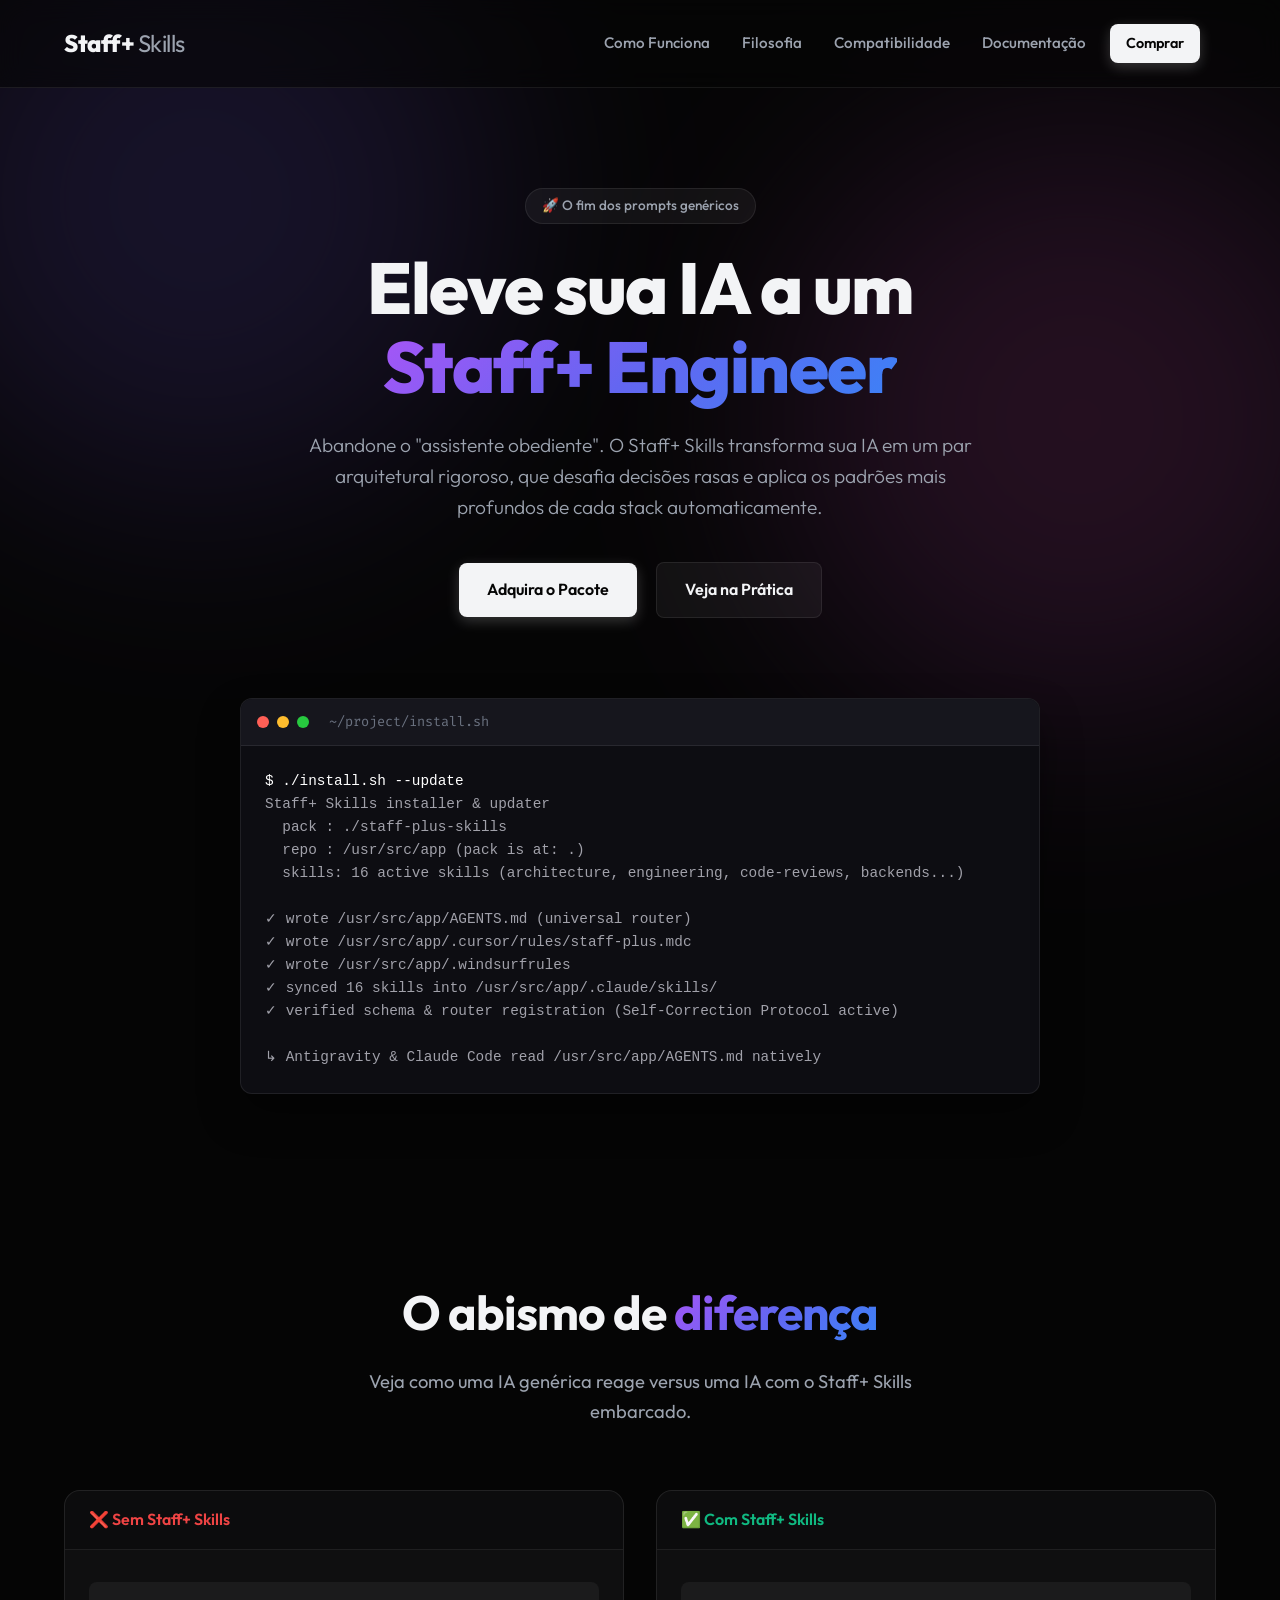
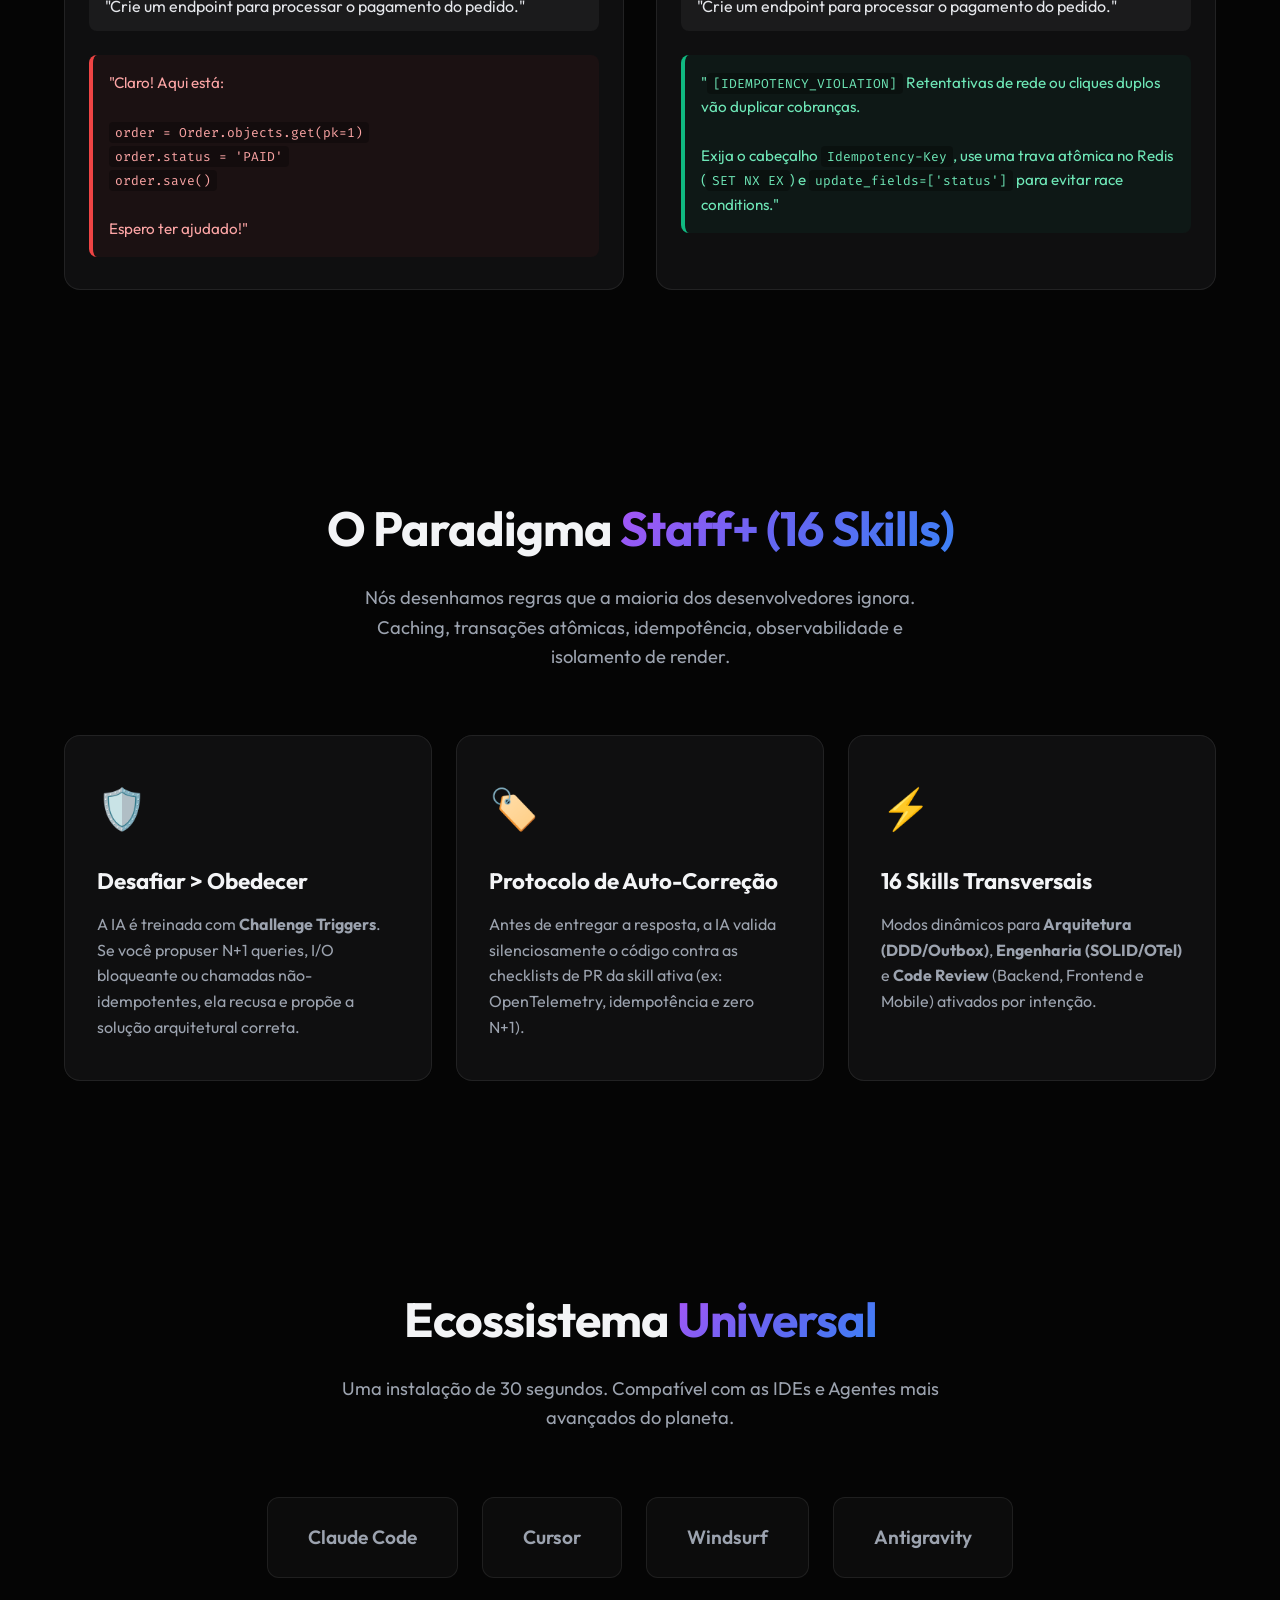
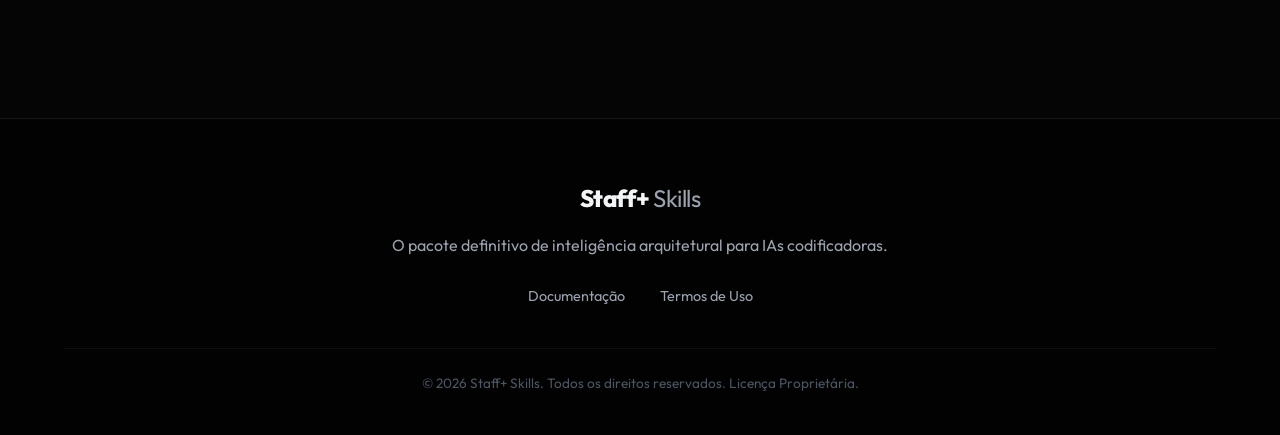
==== commit 385c1ae9: "feat: add Documentacao link to top navigation bar across all pages" ====
--- a/index.html
+++ b/index.html
@@ -22,6 +22,7 @@
                 <a href="#how-it-works" class="nav-link">Como Funciona</a>
                 <a href="#features" class="nav-link">Filosofia</a>
                 <a href="#supported" class="nav-link">Compatibilidade</a>
+                <a href="docs.html" class="nav-link">Documentação</a>
                 <a href="https://pay.kiwify.com.br/xvah4iB" target="_blank" class="btn btn-primary" style="padding: 8px 16px; margin-left: 24px; font-size: 0.9rem;">Comprar</a>
             </div>
         </div>
